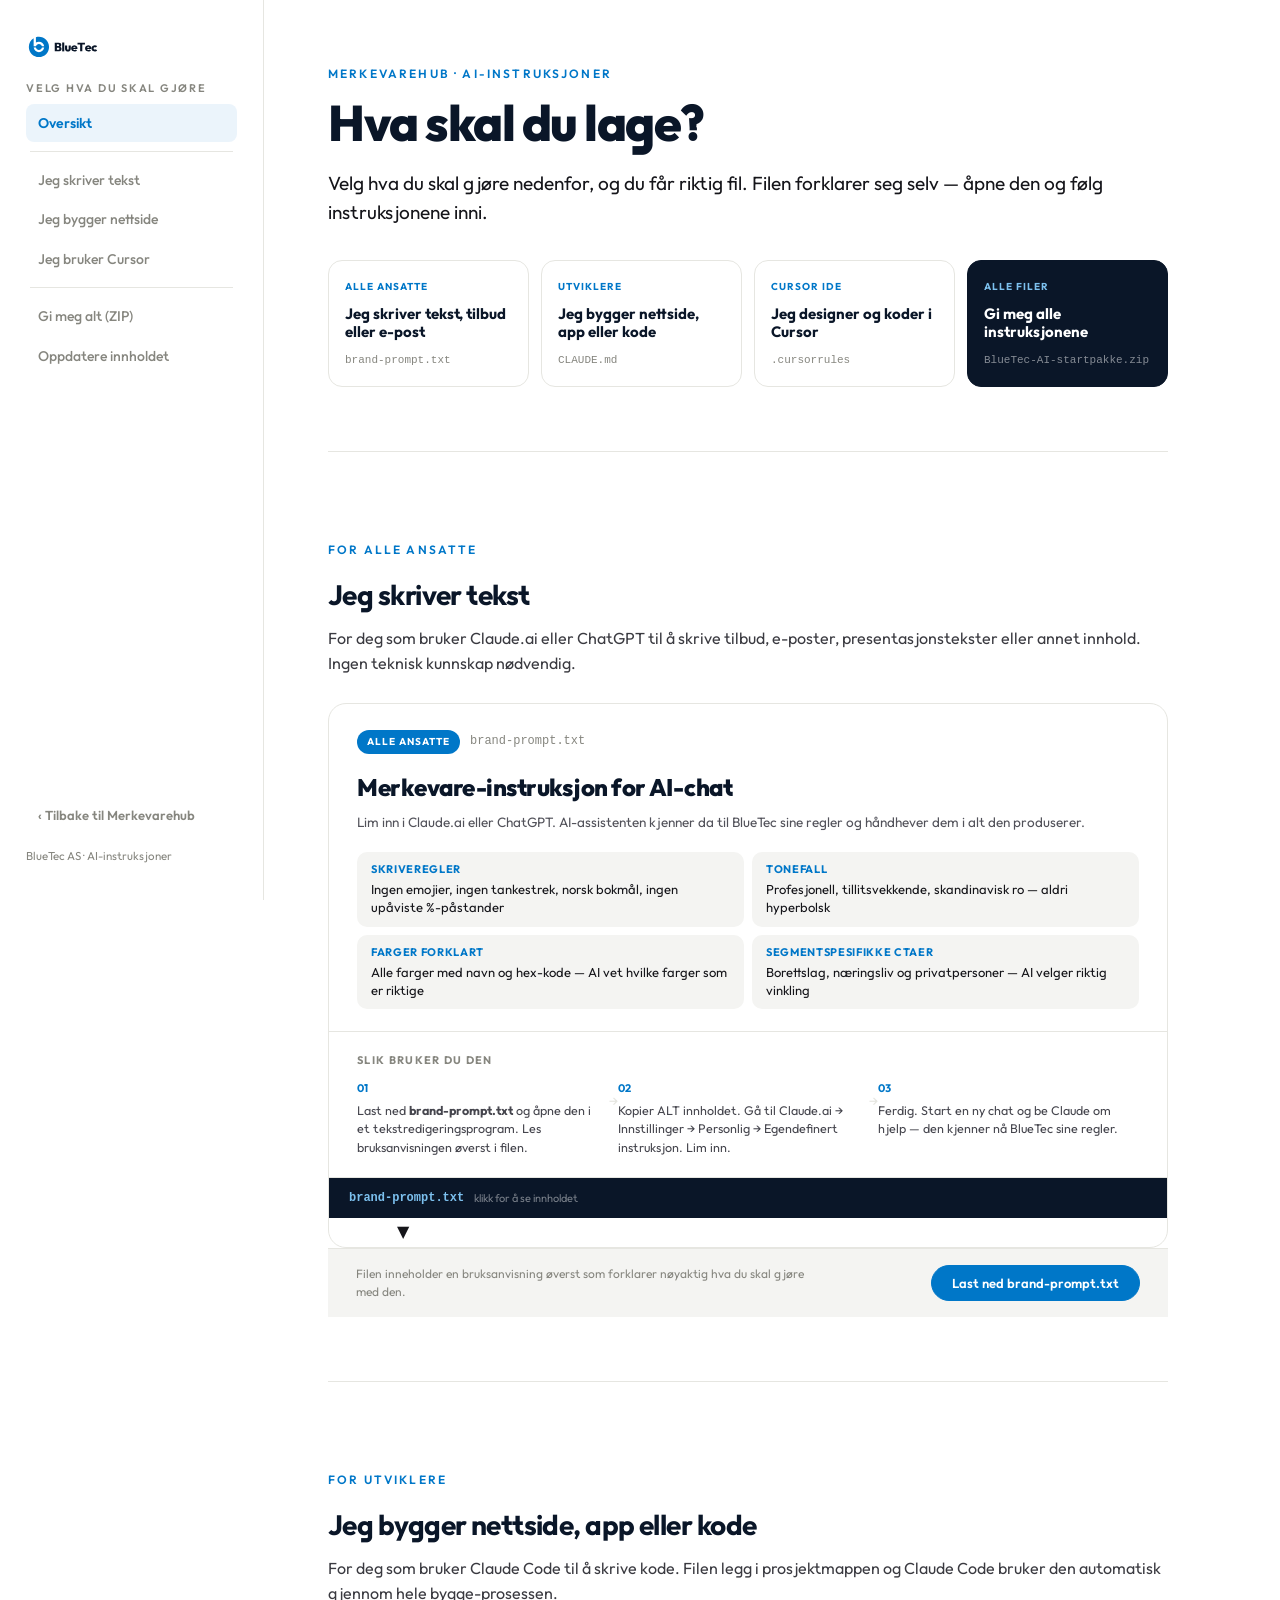
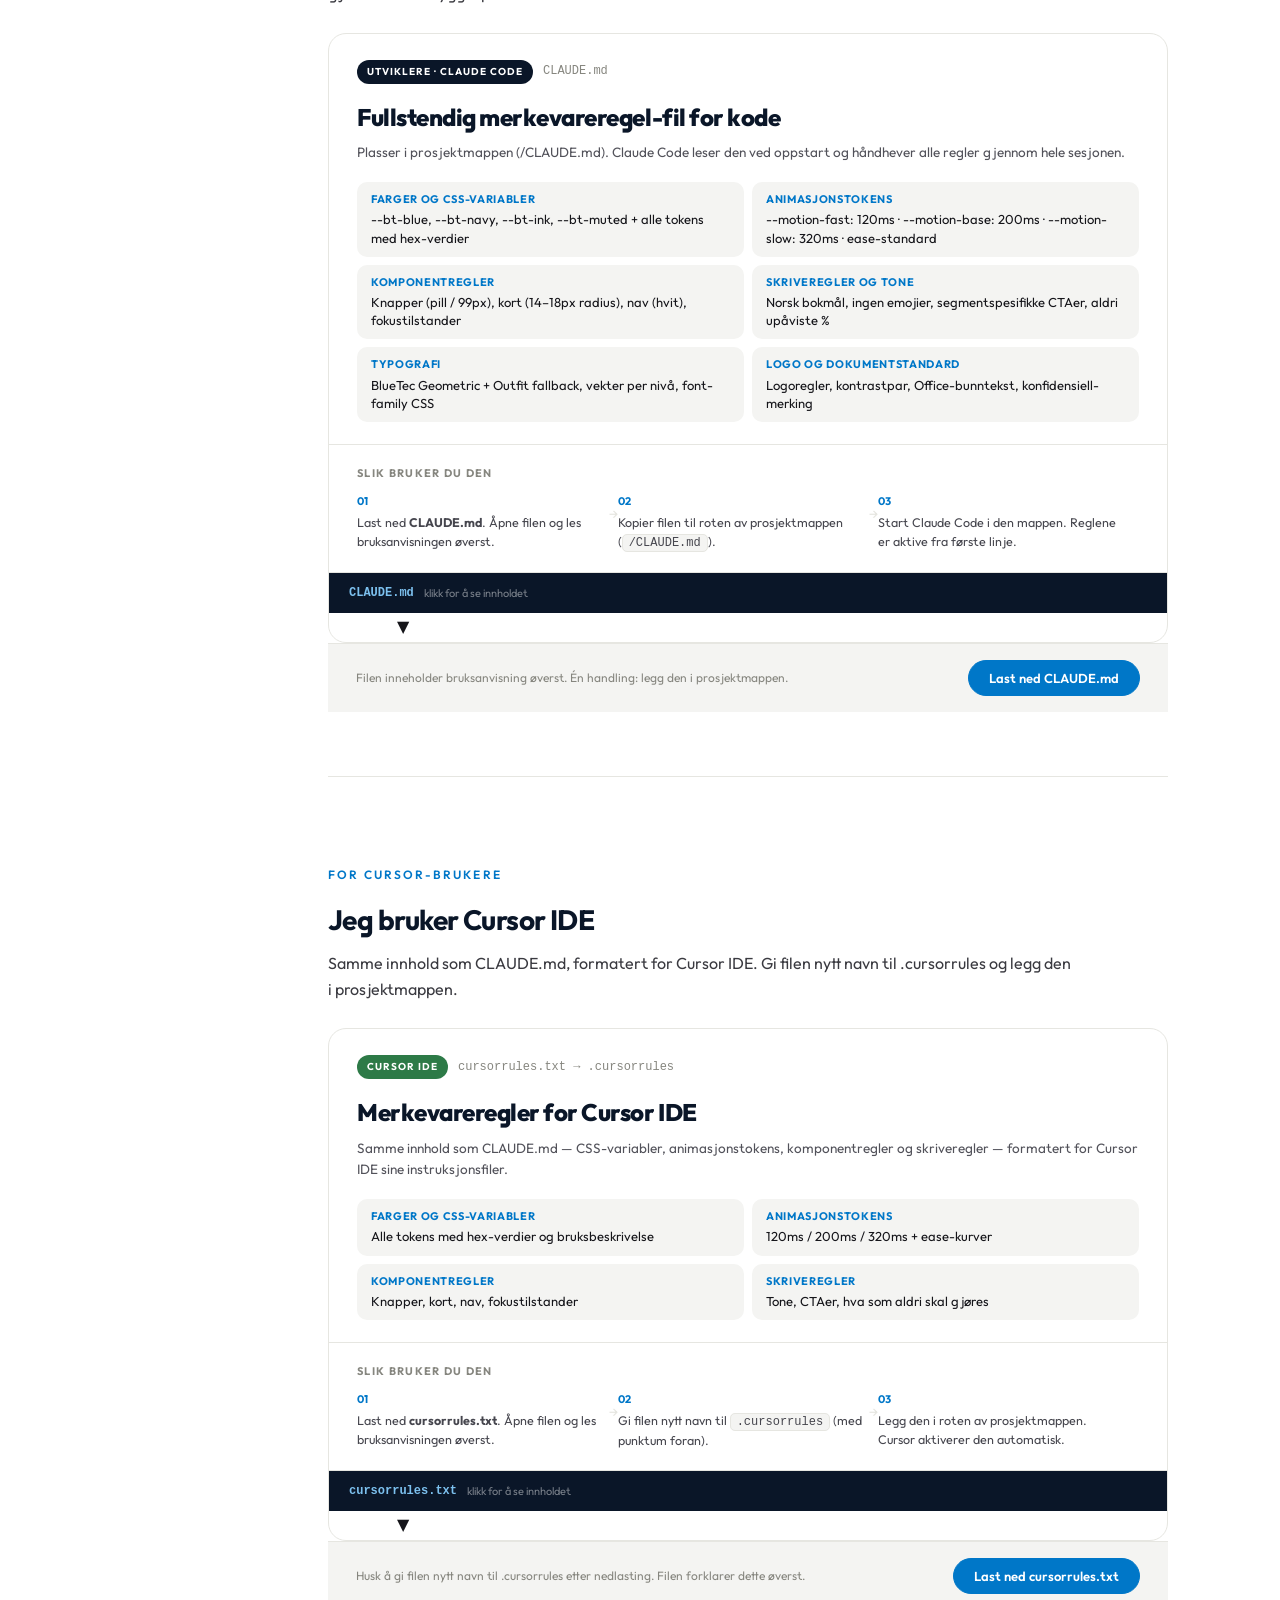
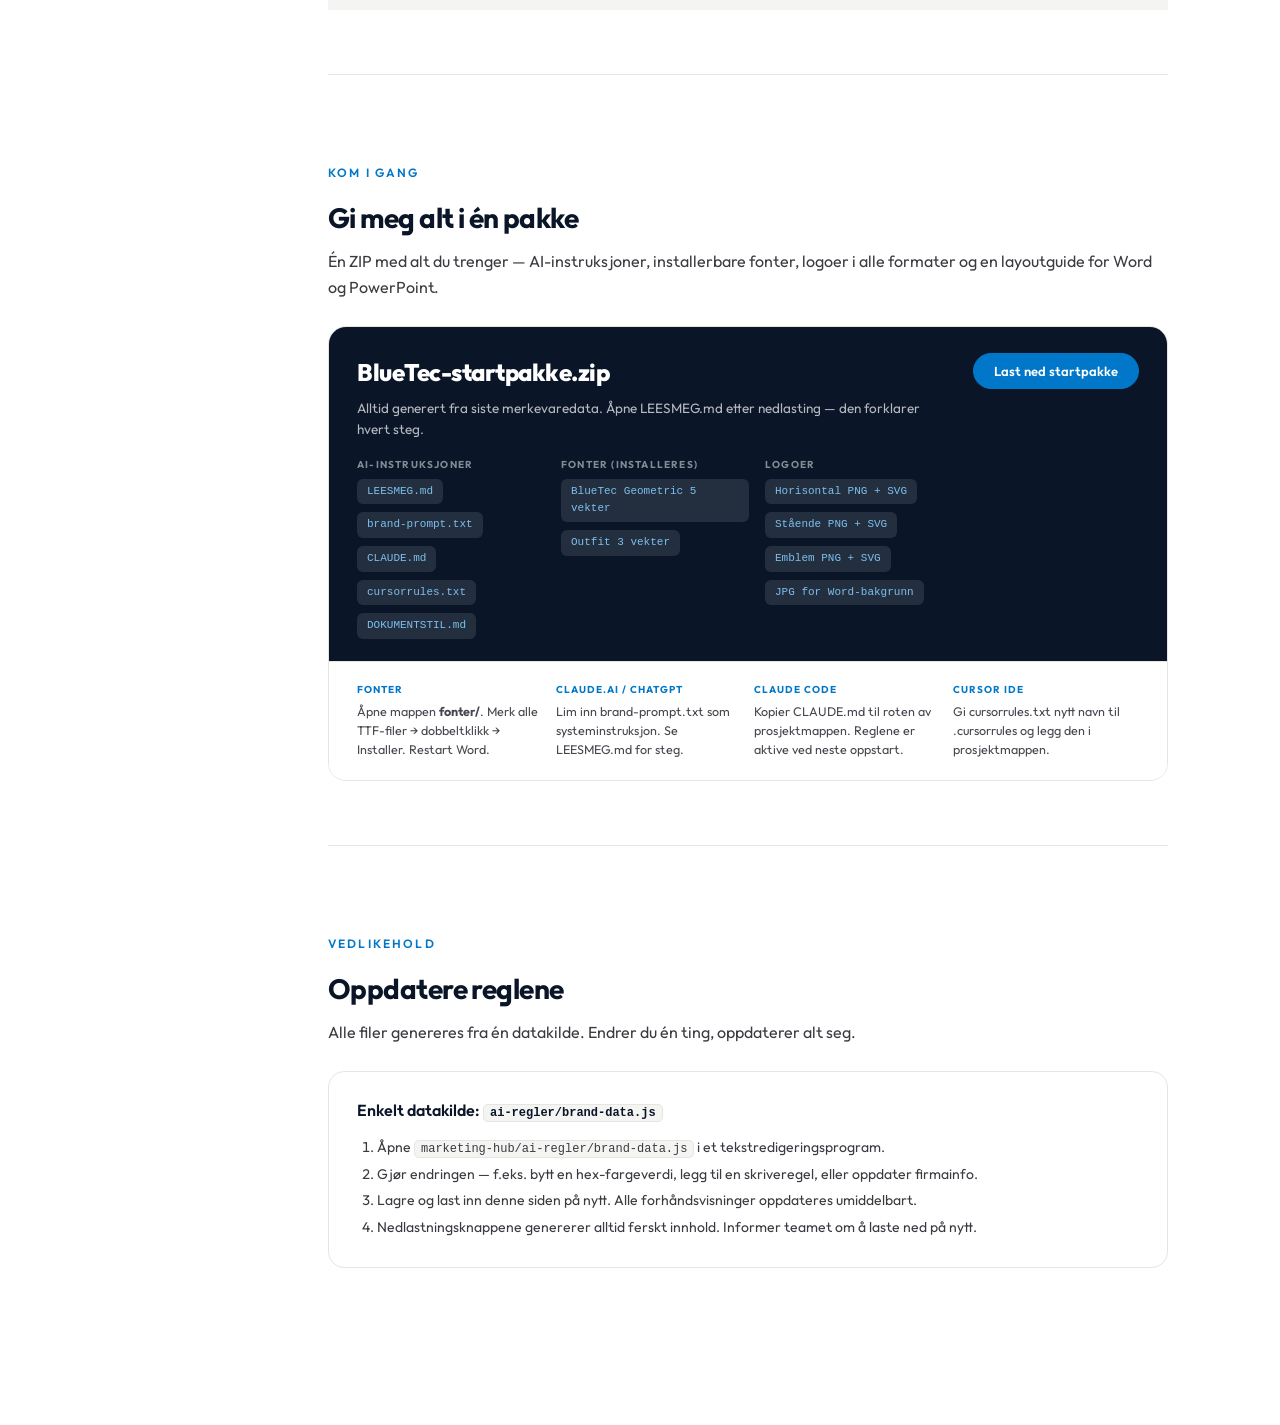
==== ai-regler.html @ 33200b35 "BlueTec Merkevarehub — initial publish Komplett intern merkevarehub med: - Logoer og lockups (PNG, S" ====
<!DOCTYPE html>
<html lang="nb">
<head>
<meta charset="UTF-8">
<meta name="viewport" content="width=device-width, initial-scale=1.0">
<title>BlueTec — AI-instruksjoner</title>
<script src="ai-regler/brand-data.js"></script>
<script src="assets/jszip.min.js"></script>
<style>
  @font-face{font-family:'BlueTec Geometric';font-weight:300;font-style:normal;font-display:swap;src:url('branding-hub-assets/fonts/BlueTecGeometric-Light.woff') format('woff'),url('branding-hub-assets/fonts/BlueTecGeometric-Light.ttf') format('truetype')}
  @font-face{font-family:'BlueTec Geometric';font-weight:400;font-style:normal;font-display:swap;src:url('branding-hub-assets/fonts/BlueTecGeometric-Regular.woff') format('woff'),url('branding-hub-assets/fonts/BlueTecGeometric-Regular.ttf') format('truetype')}
  @font-face{font-family:'BlueTec Geometric';font-weight:500;font-style:normal;font-display:swap;src:url('branding-hub-assets/fonts/BlueTecGeometric-Medium.woff') format('woff'),url('branding-hub-assets/fonts/BlueTecGeometric-Medium.ttf') format('truetype')}
  @font-face{font-family:'BlueTec Geometric';font-weight:600;font-style:normal;font-display:swap;src:url('branding-hub-assets/fonts/BlueTecGeometric-SemiBold.woff') format('woff'),url('branding-hub-assets/fonts/BlueTecGeometric-SemiBold.ttf') format('truetype')}
  @font-face{font-family:'BlueTec Geometric';font-weight:700;font-style:normal;font-display:swap;src:url('branding-hub-assets/fonts/BlueTecGeometric-Bold.woff') format('woff'),url('branding-hub-assets/fonts/BlueTecGeometric-Bold.ttf') format('truetype')}
  @font-face{font-family:'BlueTec Geometric';font-weight:800;font-style:normal;font-display:swap;src:url('branding-hub-assets/fonts/BlueTecGeometric-ExtraBold.woff') format('woff'),url('branding-hub-assets/fonts/BlueTecGeometric-ExtraBold.ttf') format('truetype')}

  :root{
    --blue:#0077C8;--navy:#0A1628;--white:#FFFFFF;
    --ink:#15151A;--muted:#86867F;--hairline:#E6E6E1;--paper:#F4F4F2;
    --ltblue:#EAF4FB;--blue-08:rgba(0,119,200,.08);--blue-16:rgba(0,119,200,.16);
    --motion-fast:120ms;--motion-base:200ms;--motion-slow:320ms;
    --ease-standard:cubic-bezier(.4,0,.2,1);--ease-entrance:cubic-bezier(0,0,.2,1);
    --maxw:840px;--sb:264px;
  }
  *{box-sizing:border-box}
  html{scroll-behavior:smooth}
  body{margin:0;background:var(--white);color:var(--ink);font-family:'BlueTec Geometric',system-ui,sans-serif;font-weight:400;line-height:1.6;-webkit-font-smoothing:antialiased;display:grid;grid-template-columns:var(--sb) 1fr}

  .progress{position:fixed;top:0;left:var(--sb);right:0;height:2px;z-index:50}
  .progress__bar{height:100%;width:0;background:var(--blue);transition:width 80ms linear}

  /* ── Sidebar ── */
  .sidebar{position:sticky;top:0;align-self:start;height:100vh;border-right:1px solid var(--hairline);padding:34px 26px;display:flex;flex-direction:column;gap:20px;background:var(--white)}
  .brand{display:flex;align-items:center;gap:12px;text-decoration:none}
  .brand img{height:26px}
  .sb-label{font-size:11px;letter-spacing:.16em;text-transform:uppercase;color:var(--muted);font-weight:600;margin-bottom:6px}
  nav{display:flex;flex-direction:column;gap:1px}
  nav a{text-decoration:none;color:var(--muted);font-size:14px;font-weight:500;padding:8px 12px;border-radius:8px;transition:color var(--motion-fast) var(--ease-standard),background var(--motion-fast) var(--ease-standard)}
  nav a:hover{color:var(--navy);background:var(--paper)}
  nav a.active{color:var(--blue);background:var(--blue-08);font-weight:600}
  nav a:focus-visible,button:focus-visible,.back-hub:focus-visible{outline:2px solid var(--blue);outline-offset:2px}
  .nav-div{height:1px;background:var(--hairline);margin:8px 4px}
  .back-hub{display:inline-flex;align-items:center;gap:8px;text-decoration:none;color:var(--muted);font-size:13px;font-weight:600;padding:8px 12px;border-radius:8px;transition:color var(--motion-fast) var(--ease-standard),background var(--motion-fast) var(--ease-standard)}
  .back-hub:hover{color:var(--blue);background:var(--blue-08)}
  .sb-foot{margin-top:auto;font-size:11.5px;color:var(--muted);line-height:1.7}

  /* ── Main ── */
  main{padding:0 64px 160px;max-width:calc(var(--maxw) + 128px)}
  section{padding-top:88px;scroll-margin-top:24px}
  section:first-of-type{padding-top:64px}
  .eyebrow{font-size:12px;letter-spacing:.18em;text-transform:uppercase;color:var(--blue);font-weight:600;margin-bottom:14px}
  h1{font-size:50px;font-weight:800;letter-spacing:-.03em;line-height:1.05;margin:0 0 18px;color:var(--navy)}
  h2{font-size:28px;font-weight:700;letter-spacing:-.02em;margin:0 0 6px;color:var(--navy)}
  h3{font-size:16px;font-weight:600;margin:0 0 6px;color:var(--navy)}
  .lead{font-size:19px;line-height:1.55;color:var(--ink);max-width:var(--maxw)}
  p{max-width:var(--maxw);text-wrap:pretty}
  .sec-intro{color:#3a3a40;margin:8px 0 26px;max-width:var(--maxw)}
  .rule{height:1px;background:var(--hairline);border:0;margin:0}

  .reveal{opacity:0;transform:translateY(14px);transition:opacity var(--motion-slow) var(--ease-entrance),transform var(--motion-slow) var(--ease-entrance)}
  .reveal.in{opacity:1;transform:none}
  @media (prefers-reduced-motion:reduce){.reveal{opacity:1;transform:none;transition:none}}

  /* ── Quick picker ── */
  .picker{display:grid;grid-template-columns:repeat(4,1fr);gap:12px;margin-top:32px}
  .pick{display:flex;flex-direction:column;gap:4px;text-decoration:none;border:1.5px solid var(--hairline);border-radius:14px;padding:18px 16px 16px;transition:border-color var(--motion-fast) var(--ease-standard),background var(--motion-fast) var(--ease-standard),transform var(--motion-fast) var(--ease-standard);background:var(--white)}
  .pick:hover{border-color:var(--blue);background:var(--blue-08);transform:translateY(-2px)}
  .pick__tag{font-size:10px;font-weight:700;letter-spacing:.1em;text-transform:uppercase;color:var(--blue);margin-bottom:6px}
  .pick__title{font-size:15px;font-weight:700;color:var(--navy);line-height:1.25}
  .pick__file{font-family:ui-monospace,Menlo,monospace;font-size:11px;color:var(--muted);margin-top:6px}
  .pick.pick--zip{border-color:var(--navy);background:var(--navy)}
  .pick.pick--zip:hover{background:#0d1e38;border-color:#0d1e38}
  .pick.pick--zip .pick__tag{color:#7cc0ee}
  .pick.pick--zip .pick__title{color:#fff}
  .pick.pick--zip .pick__file{color:rgba(255,255,255,.5)}

  /* ── File card ── */
  .file-card{border:1px solid var(--hairline);border-radius:18px;overflow:hidden;margin-top:20px;background:var(--white)}
  .file-card__top{padding:26px 28px 22px}
  .file-card__meta{display:flex;align-items:center;gap:10px;margin-bottom:14px}
  .badge{font-size:10px;font-weight:700;letter-spacing:.1em;text-transform:uppercase;color:#fff;border-radius:99px;padding:4px 10px}
  .badge--all{background:var(--blue)}
  .badge--dev{background:var(--navy)}
  .badge--cursor{background:#2d7a47}
  .file-card__top h2{font-size:24px;font-weight:800;letter-spacing:-.02em;margin:0 0 6px;color:var(--navy)}
  .file-card__top .sub{font-size:13.5px;color:#52525a;margin:0 0 18px}
  .contains{display:grid;grid-template-columns:1fr 1fr;gap:8px;margin-top:12px}
  .contains-item{font-size:13px;color:var(--ink);padding:10px 14px;background:var(--paper);border-radius:10px;line-height:1.4}
  .contains-item strong{display:block;font-size:11px;font-weight:700;letter-spacing:.06em;text-transform:uppercase;color:var(--blue);margin-bottom:3px}

  /* ── How to use steps ── */
  .howto{border-top:1px solid var(--hairline);padding:20px 28px;background:var(--white)}
  .howto-label{font-size:11px;font-weight:700;letter-spacing:.12em;text-transform:uppercase;color:var(--muted);margin-bottom:10px}
  .howto-steps{display:flex;gap:0;counter-reset:step}
  .howto-step{flex:1;position:relative;padding:0 16px 0 0}
  .howto-step:not(:last-child)::after{content:'→';position:absolute;right:0;top:10px;color:var(--hairline);font-size:14px}
  .howto-step .sn{font-size:11px;font-weight:700;color:var(--blue);margin-bottom:3px}
  .howto-step p{font-size:12.5px;color:#46464e;margin:0;line-height:1.5}

  /* ── Code preview ── */
  .preview-wrap{border-top:1px solid var(--hairline)}
  .preview-toggle{display:flex;justify-content:space-between;align-items:center;padding:13px 20px;background:var(--navy);cursor:pointer;border:0;width:100%;font-family:inherit}
  .preview-toggle .t{display:flex;align-items:center;gap:10px;color:#fff;font-size:13px;font-weight:600}
  .preview-toggle .fn{font-family:ui-monospace,Menlo,monospace;font-size:12px;color:#7cc0ee}
  .preview-toggle .dim{font-size:11px;color:rgba(255,255,255,.45);font-weight:400}
  .preview-toggle .arr{font-size:11px;color:rgba(255,255,255,.5);transition:transform var(--motion-fast) var(--ease-standard)}
  .preview-toggle[aria-expanded="true"] .arr{transform:rotate(180deg)}
  .copy-btn{display:inline-flex;align-items:center;gap:7px;font-family:inherit;font-size:12px;font-weight:600;border:1px solid rgba(255,255,255,.22);background:rgba(255,255,255,.06);color:#fff;border-radius:99px;padding:6px 14px;cursor:pointer;transition:background var(--motion-fast) var(--ease-standard)}
  .copy-btn:hover{background:rgba(255,255,255,.16)}
  .preview-controls{display:flex;align-items:center;gap:8px}
  .preview-body{display:none}
  .preview-body.open{display:block}
  pre.code{margin:0;padding:20px 26px;background:#0d1b30;color:#d4dee9;font-family:ui-monospace,SFMono-Regular,Menlo,monospace;font-size:12px;line-height:1.75;white-space:pre-wrap;overflow-wrap:anywhere;max-height:420px;overflow:auto}
  pre.code.loading{color:#4a6070;font-style:italic}

  /* ── Footer row ── */
  .file-card__foot{display:flex;flex-wrap:wrap;gap:14px;align-items:center;justify-content:space-between;padding:16px 28px;background:var(--paper);border-top:1px solid var(--hairline)}
  .usage{font-size:12px;color:var(--muted);max-width:460px;line-height:1.5}
  .btn{display:inline-flex;align-items:center;gap:8px;font-family:inherit;font-size:13px;font-weight:600;border-radius:99px;padding:9px 20px;cursor:pointer;text-decoration:none;border:1px solid var(--hairline);background:var(--white);color:var(--navy);transition:border-color var(--motion-fast) var(--ease-standard),background var(--motion-fast) var(--ease-standard),transform var(--motion-fast) var(--ease-standard)}
  .btn:hover{border-color:var(--blue);color:var(--blue)}
  .btn:active{transform:scale(.98)}
  .btn--primary{background:var(--blue);color:#fff;border-color:var(--blue)}
  .btn--primary:hover{background:#0069b0;color:#fff;border-color:#0069b0}

  /* ── ZIP card ── */
  .zip-card{border:1px solid var(--hairline);border-radius:18px;overflow:hidden;margin-top:20px}
  .zip-card__top{padding:26px 28px 22px;display:flex;justify-content:space-between;align-items:flex-start;gap:20px;background:var(--navy)}
  .zip-card__top h2{font-size:24px;font-weight:800;letter-spacing:-.02em;margin:0 0 6px;color:#fff}
  .zip-card__top .sub{font-size:13.5px;color:rgba(255,255,255,.7);margin:0}
  .zip-files{display:flex;flex-wrap:wrap;gap:8px;margin-top:16px}
  .zip-file{font-family:ui-monospace,Menlo,monospace;font-size:11px;background:rgba(255,255,255,.1);color:#7cc0ee;border-radius:6px;padding:4px 10px}
  .zip-card__foot{display:flex;flex-wrap:wrap;gap:16px;align-items:center;justify-content:space-between;padding:16px 28px;background:var(--paper);border-top:1px solid var(--hairline)}
  .zip-steps{display:grid;grid-template-columns:repeat(3,1fr);gap:12px;padding:20px 28px;background:var(--white);border-top:1px solid var(--hairline)}
  .zip-categories{display:grid;grid-template-columns:repeat(3,1fr);gap:16px;margin-top:16px}
  .zip-cat__label{font-size:10px;font-weight:700;letter-spacing:.12em;text-transform:uppercase;color:rgba(255,255,255,.5);margin-bottom:6px}
  .zip-cat .zip-files{margin-top:4px}
  .zip-step .zsl{font-size:10px;font-weight:700;letter-spacing:.1em;text-transform:uppercase;color:var(--blue);margin-bottom:4px}
  .zip-step p{font-size:12.5px;color:#46464e;margin:0;line-height:1.55}

  /* ── Update box ── */
  .update-box{border:1px solid var(--hairline);border-radius:16px;padding:26px 28px;margin-top:20px}
  .update-box h3{margin:0 0 10px}
  .update-box ol{padding-left:20px;margin:10px 0 0;color:#3a3a40;font-size:14px;line-height:1.9}
  code{font-family:ui-monospace,Menlo,monospace;font-size:12px;background:var(--paper);border:1px solid var(--hairline);border-radius:5px;padding:1px 6px}

  /* ── Toast ── */
  .toast{position:fixed;bottom:30px;left:50%;transform:translateX(-50%) translateY(20px);background:var(--navy);color:#fff;font-size:13.5px;font-weight:600;padding:12px 22px;border-radius:99px;opacity:0;pointer-events:none;transition:opacity var(--motion-base),transform var(--motion-base);z-index:99}
  .toast.show{opacity:1;transform:translateX(-50%) translateY(0)}

  @media (max-width:1100px){.picker{grid-template-columns:1fr 1fr}.contains{grid-template-columns:1fr}}
  @media (max-width:1080px){body{grid-template-columns:1fr}.sidebar{display:none}main{padding:0 28px 120px}.progress{left:0}}
</style>
</head>
<body>

<div class="progress"><div class="progress__bar" id="bar"></div></div>

<!-- ── Sidebar ── -->
<aside class="sidebar">
  <a class="brand" href="index.html"><img src="branding-hub-assets/logo/lockup/svg/bluetec-lockup-horizontal-on-light.svg" alt="BlueTec"></a>
  <div>
    <div class="sb-label">Velg hva du skal gjøre</div>
    <nav id="nav">
      <a href="#intro" class="active">Oversikt</a>
      <div class="nav-div"></div>
      <a href="#prompt">Jeg skriver tekst</a>
      <a href="#claudemd">Jeg bygger nettside</a>
      <a href="#cursor">Jeg bruker Cursor</a>
      <div class="nav-div"></div>
      <a href="#startpakke">Gi meg alt (ZIP)</a>
      <a href="#oppdater">Oppdatere innholdet</a>
    </nav>
  </div>
  <div class="sb-foot">
    <a class="back-hub" href="index.html">&#8249; Tilbake til Merkevarehub</a>
    <div style="margin-top:12px">BlueTec AS · AI-instruksjoner</div>
  </div>
</aside>

<!-- ── Main ── -->
<main>

  <!-- ──────────── HERO ──────────── -->
  <section id="intro">
    <div class="eyebrow">Merkevarehub · AI-instruksjoner</div>
    <h1>Hva skal du lage?</h1>
    <p class="lead">Velg hva du skal gjøre nedenfor, og du får riktig fil. Filen forklarer seg selv — åpne den og følg instruksjonene inni.</p>

    <div class="picker">

      <a class="pick" href="#prompt">
        <div class="pick__tag">Alle ansatte</div>
        <div class="pick__title">Jeg skriver tekst, tilbud eller e-post</div>
        <div class="pick__file">brand-prompt.txt</div>
      </a>

      <a class="pick" href="#claudemd">
        <div class="pick__tag">Utviklere</div>
        <div class="pick__title">Jeg bygger nettside, app eller kode</div>
        <div class="pick__file">CLAUDE.md</div>
      </a>

      <a class="pick" href="#cursor">
        <div class="pick__tag">Cursor IDE</div>
        <div class="pick__title">Jeg designer og koder i Cursor</div>
        <div class="pick__file">.cursorrules</div>
      </a>

      <a class="pick pick--zip" href="#startpakke">
        <div class="pick__tag">Alle filer</div>
        <div class="pick__title">Gi meg alle instruksjonene</div>
        <div class="pick__file">BlueTec-AI-startpakke.zip</div>
      </a>

    </div>
  </section>

  <hr class="rule" style="margin-top:64px">

  <!-- ──────────── BRAND PROMPT ──────────── -->
  <section id="prompt">
    <div class="eyebrow">For alle ansatte</div>
    <h2>Jeg skriver tekst</h2>
    <p class="sec-intro">For deg som bruker Claude.ai eller ChatGPT til å skrive tilbud, e-poster, presentasjonstekster eller annet innhold. Ingen teknisk kunnskap nødvendig.</p>

    <div class="file-card reveal">
      <div class="file-card__top">
        <div class="file-card__meta">
          <span class="badge badge--all">Alle ansatte</span>
          <span style="font-family:ui-monospace,Menlo,monospace;font-size:12px;color:var(--muted)">brand-prompt.txt</span>
        </div>
        <h2>Merkevare-instruksjon for AI-chat</h2>
        <p class="sub">Lim inn i Claude.ai eller ChatGPT. AI-assistenten kjenner da til BlueTec sine regler og håndhever dem i alt den produserer.</p>

        <div class="contains">
          <div class="contains-item">
            <strong>Skriveregler</strong>
            Ingen emojier, ingen tankestrek, norsk bokmål, ingen upåviste %-påstander
          </div>
          <div class="contains-item">
            <strong>Tonefall</strong>
            Profesjonell, tillitsvekkende, skandinavisk ro — aldri hyperbolsk
          </div>
          <div class="contains-item">
            <strong>Farger forklart</strong>
            Alle farger med navn og hex-kode — AI vet hvilke farger som er riktige
          </div>
          <div class="contains-item">
            <strong>Segmentspesifikke CTAer</strong>
            Borettslag, næringsliv og privatpersoner — AI velger riktig vinkling
          </div>
        </div>
      </div>

      <div class="howto">
        <div class="howto-label">Slik bruker du den</div>
        <div class="howto-steps">
          <div class="howto-step">
            <div class="sn">01</div>
            <p>Last ned <strong>brand-prompt.txt</strong> og åpne den i et tekstredigeringsprogram. Les bruksanvisningen øverst i filen.</p>
          </div>
          <div class="howto-step">
            <div class="sn">02</div>
            <p>Kopier ALT innholdet. Gå til Claude.ai → Innstillinger → Personlig → Egendefinert instruksjon. Lim inn.</p>
          </div>
          <div class="howto-step">
            <div class="sn">03</div>
            <p>Ferdig. Start en ny chat og be Claude om hjelp — den kjenner nå BlueTec sine regler.</p>
          </div>
        </div>
      </div>

      <div class="preview-wrap">
        <button class="preview-toggle" id="toggle-prompt" aria-expanded="false">
          <div class="t">
            <span class="fn">brand-prompt.txt</span>
            <span class="dim">klikk for å se innholdet</span>
          </div>
          <div class="preview-controls">
            <button class="copy-btn" id="copy-prompt" onclick="event.stopPropagation()">Kopier</button>
            <span class="arr">&#9660;</span>
          </div>
        </button>
        <div class="preview-body" id="body-prompt">
          <pre class="code loading" id="pre-prompt">Genererer innhold…</pre>
        </div>
      </div>

      <div class="file-card__foot">
        <span class="usage">Filen inneholder en bruksanvisning øverst som forklarer nøyaktig hva du skal gjøre med den.</span>
        <button class="btn btn--primary" id="dl-prompt">Last ned brand-prompt.txt</button>
      </div>
    </div>
  </section>

  <hr class="rule" style="margin-top:64px">

  <!-- ──────────── CLAUDE.MD ──────────── -->
  <section id="claudemd">
    <div class="eyebrow">For utviklere</div>
    <h2>Jeg bygger nettside, app eller kode</h2>
    <p class="sec-intro">For deg som bruker Claude Code til å skrive kode. Filen legg i prosjektmappen og Claude Code bruker den automatisk gjennom hele bygge-prosessen.</p>

    <div class="file-card reveal">
      <div class="file-card__top">
        <div class="file-card__meta">
          <span class="badge badge--dev">Utviklere · Claude Code</span>
          <span style="font-family:ui-monospace,Menlo,monospace;font-size:12px;color:var(--muted)">CLAUDE.md</span>
        </div>
        <h2>Fullstendig merkevareregel-fil for kode</h2>
        <p class="sub">Plasser i prosjektmappen (/CLAUDE.md). Claude Code leser den ved oppstart og håndhever alle regler gjennom hele sesjonen.</p>

        <div class="contains">
          <div class="contains-item">
            <strong>Farger og CSS-variabler</strong>
            --bt-blue, --bt-navy, --bt-ink, --bt-muted + alle tokens med hex-verdier
          </div>
          <div class="contains-item">
            <strong>Animasjonstokens</strong>
            --motion-fast: 120ms · --motion-base: 200ms · --motion-slow: 320ms · ease-standard
          </div>
          <div class="contains-item">
            <strong>Komponentregler</strong>
            Knapper (pill / 99px), kort (14–18px radius), nav (hvit), fokustilstander
          </div>
          <div class="contains-item">
            <strong>Skriveregler og tone</strong>
            Norsk bokmål, ingen emojier, segmentspesifikke CTAer, aldri upåviste %
          </div>
          <div class="contains-item">
            <strong>Typografi</strong>
            BlueTec Geometric + Outfit fallback, vekter per nivå, font-family CSS
          </div>
          <div class="contains-item">
            <strong>Logo og dokumentstandard</strong>
            Logoregler, kontrastpar, Office-bunntekst, konfidensiell-merking
          </div>
        </div>
      </div>

      <div class="howto">
        <div class="howto-label">Slik bruker du den</div>
        <div class="howto-steps">
          <div class="howto-step">
            <div class="sn">01</div>
            <p>Last ned <strong>CLAUDE.md</strong>. Åpne filen og les bruksanvisningen øverst.</p>
          </div>
          <div class="howto-step">
            <div class="sn">02</div>
            <p>Kopier filen til roten av prosjektmappen (<code>/CLAUDE.md</code>).</p>
          </div>
          <div class="howto-step">
            <div class="sn">03</div>
            <p>Start Claude Code i den mappen. Reglene er aktive fra første linje.</p>
          </div>
        </div>
      </div>

      <div class="preview-wrap">
        <button class="preview-toggle" id="toggle-claudemd" aria-expanded="false">
          <div class="t">
            <span class="fn">CLAUDE.md</span>
            <span class="dim">klikk for å se innholdet</span>
          </div>
          <div class="preview-controls">
            <button class="copy-btn" id="copy-claudemd" onclick="event.stopPropagation()">Kopier</button>
            <span class="arr">&#9660;</span>
          </div>
        </button>
        <div class="preview-body" id="body-claudemd">
          <pre class="code loading" id="pre-claudemd">Genererer innhold…</pre>
        </div>
      </div>

      <div class="file-card__foot">
        <span class="usage">Filen inneholder bruksanvisning øverst. Én handling: legg den i prosjektmappen.</span>
        <button class="btn btn--primary" id="dl-claudemd">Last ned CLAUDE.md</button>
      </div>
    </div>
  </section>

  <hr class="rule" style="margin-top:64px">

  <!-- ──────────── CURSOR ──────────── -->
  <section id="cursor">
    <div class="eyebrow">For Cursor-brukere</div>
    <h2>Jeg bruker Cursor IDE</h2>
    <p class="sec-intro">Samme innhold som CLAUDE.md, formatert for Cursor IDE. Gi filen nytt navn til .cursorrules og legg den i prosjektmappen.</p>

    <div class="file-card reveal">
      <div class="file-card__top">
        <div class="file-card__meta">
          <span class="badge badge--cursor">Cursor IDE</span>
          <span style="font-family:ui-monospace,Menlo,monospace;font-size:12px;color:var(--muted)">cursorrules.txt → .cursorrules</span>
        </div>
        <h2>Merkevareregler for Cursor IDE</h2>
        <p class="sub">Samme innhold som CLAUDE.md — CSS-variabler, animasjonstokens, komponentregler og skriveregler — formatert for Cursor IDE sine instruksjonsfiler.</p>

        <div class="contains">
          <div class="contains-item">
            <strong>Farger og CSS-variabler</strong>
            Alle tokens med hex-verdier og bruksbeskrivelse
          </div>
          <div class="contains-item">
            <strong>Animasjonstokens</strong>
            120ms / 200ms / 320ms + ease-kurver
          </div>
          <div class="contains-item">
            <strong>Komponentregler</strong>
            Knapper, kort, nav, fokustilstander
          </div>
          <div class="contains-item">
            <strong>Skriveregler</strong>
            Tone, CTAer, hva som aldri skal gjøres
          </div>
        </div>
      </div>

      <div class="howto">
        <div class="howto-label">Slik bruker du den</div>
        <div class="howto-steps">
          <div class="howto-step">
            <div class="sn">01</div>
            <p>Last ned <strong>cursorrules.txt</strong>. Åpne filen og les bruksanvisningen øverst.</p>
          </div>
          <div class="howto-step">
            <div class="sn">02</div>
            <p>Gi filen nytt navn til <code>.cursorrules</code> (med punktum foran).</p>
          </div>
          <div class="howto-step">
            <div class="sn">03</div>
            <p>Legg den i roten av prosjektmappen. Cursor aktiverer den automatisk.</p>
          </div>
        </div>
      </div>

      <div class="preview-wrap">
        <button class="preview-toggle" id="toggle-cursor" aria-expanded="false">
          <div class="t">
            <span class="fn">cursorrules.txt</span>
            <span class="dim">klikk for å se innholdet</span>
          </div>
          <div class="preview-controls">
            <button class="copy-btn" id="copy-cursor" onclick="event.stopPropagation()">Kopier</button>
            <span class="arr">&#9660;</span>
          </div>
        </button>
        <div class="preview-body" id="body-cursor">
          <pre class="code loading" id="pre-cursor">Genererer innhold…</pre>
        </div>
      </div>

      <div class="file-card__foot">
        <span class="usage">Husk å gi filen nytt navn til .cursorrules etter nedlasting. Filen forklarer dette øverst.</span>
        <button class="btn btn--primary" id="dl-cursor">Last ned cursorrules.txt</button>
      </div>
    </div>
  </section>

  <hr class="rule" style="margin-top:64px">

  <!-- ──────────── STARTPAKKE ──────────── -->
  <section id="startpakke">
    <div class="eyebrow">Kom i gang</div>
    <h2>Gi meg alt i én pakke</h2>
    <p class="sec-intro">Én ZIP med alt du trenger — AI-instruksjoner, installerbare fonter, logoer i alle formater og en layoutguide for Word og PowerPoint.</p>

    <div class="zip-card reveal">
      <div class="zip-card__top">
        <div>
          <h2>BlueTec-startpakke.zip</h2>
          <p class="sub">Alltid generert fra siste merkevaredata. Åpne LEESMEG.md etter nedlasting — den forklarer hvert steg.</p>
          <div class="zip-categories">
            <div class="zip-cat">
              <div class="zip-cat__label">AI-instruksjoner</div>
              <div class="zip-files">
                <span class="zip-file">LEESMEG.md</span>
                <span class="zip-file">brand-prompt.txt</span>
                <span class="zip-file">CLAUDE.md</span>
                <span class="zip-file">cursorrules.txt</span>
                <span class="zip-file">DOKUMENTSTIL.md</span>
              </div>
            </div>
            <div class="zip-cat">
              <div class="zip-cat__label">Fonter (installeres)</div>
              <div class="zip-files">
                <span class="zip-file">BlueTec Geometric 5 vekter</span>
                <span class="zip-file">Outfit 3 vekter</span>
              </div>
            </div>
            <div class="zip-cat">
              <div class="zip-cat__label">Logoer</div>
              <div class="zip-files">
                <span class="zip-file">Horisontal PNG + SVG</span>
                <span class="zip-file">Stående PNG + SVG</span>
                <span class="zip-file">Emblem PNG + SVG</span>
                <span class="zip-file">JPG for Word-bakgrunn</span>
              </div>
            </div>
          </div>
        </div>
        <button class="btn btn--primary" id="dl-zip" style="white-space:nowrap;flex:none;align-self:flex-start">Last ned startpakke</button>
      </div>

      <div class="zip-steps" style="grid-template-columns:repeat(4,1fr)">
        <div class="zip-step">
          <div class="zsl">Fonter</div>
          <p>Åpne mappen <strong>fonter/</strong>. Merk alle TTF-filer → dobbeltklikk → Installer. Restart Word.</p>
        </div>
        <div class="zip-step">
          <div class="zsl">Claude.ai / ChatGPT</div>
          <p>Lim inn brand-prompt.txt som systeminstruksjon. Se LEESMEG.md for steg.</p>
        </div>
        <div class="zip-step">
          <div class="zsl">Claude Code</div>
          <p>Kopier CLAUDE.md til roten av prosjektmappen. Reglene er aktive ved neste oppstart.</p>
        </div>
        <div class="zip-step">
          <div class="zsl">Cursor IDE</div>
          <p>Gi cursorrules.txt nytt navn til .cursorrules og legg den i prosjektmappen.</p>
        </div>
      </div>
    </div>
  </section>

  <hr class="rule" style="margin-top:64px">

  <!-- ──────────── OPPDATER ──────────── -->
  <section id="oppdater">
    <div class="eyebrow">Vedlikehold</div>
    <h2>Oppdatere reglene</h2>
    <p class="sec-intro">Alle filer genereres fra én datakilde. Endrer du én ting, oppdaterer alt seg.</p>

    <div class="update-box reveal">
      <h3>Enkelt datakilde: <code>ai-regler/brand-data.js</code></h3>
      <ol>
        <li>Åpne <code>marketing-hub/ai-regler/brand-data.js</code> i et tekstredigeringsprogram.</li>
        <li>Gjør endringen — f.eks. bytt en hex-fargeverdi, legg til en skriveregel, eller oppdater firmainfo.</li>
        <li>Lagre og last inn denne siden på nytt. Alle forhåndsvisninger oppdateres umiddelbart.</li>
        <li>Nedlastningsknappene genererer alltid ferskt innhold. Informer teamet om å laste ned på nytt.</li>
      </ol>
    </div>
  </section>

</main>

<div class="toast" id="toast"></div>

<script>
// ── Preamble builders ──────────────────────────────────────────────────────────

function preambleCLAUDEMD(b) {
  return '<!--\n'
    +'  BLUETEC BRAND RULES — CLAUDE.md\n'
    +'  ────────────────────────────────\n'
    +'  HVA ER DETTE?\n'
    +'  Instruksjonsfil for Claude Code. Legg filen i roten av prosjektmappen.\n'
    +'  Claude Code leser den automatisk ved oppstart og hjandhever alle regler.\n\n'
    +'  HVA GJOER DEN?\n'
    +'  Claude kjenner da til BlueTecs farger, CSS-variabler, animasjonstokens,\n'
    +'  komponentkonvensjoner, skriveregler, tonefall og logoregler.\n\n'
    +'  SLIK BRUKER DU DEN:\n'
    +'  1. Kopier denne filen til /CLAUDE.md i prosjektmappen\n'
    +'  2. Start Claude Code — reglene er aktive\n\n'
    +'  VIKTIG: '+b.protection+'\n\n'
    +'  Siste versjon: Merkevarehub → AI-instruksjoner\n'
    +'-->\n\n';
}

function preambleBrandPrompt(b) {
  return '╔════════════════════════════════════════════════════════════════╗\n'
    +'  BLUETEC — MERKEVARE-INSTRUKSJON FOR AI-CHAT\n'
    +'  brand-prompt.txt\n'
    +'  ─────────────────────────────────────────────\n'
    +'  HVA ER DETTE?\n'
    +'  En systeminstruksjon for Claude.ai og ChatGPT.\n\n'
    +'  SLIK BRUKER DU DEN:\n'
    +'  Claude.ai → Innstillinger → Personlig → Egendefinert instruksjon\n'
    +'             → kopier alt under skillelinjen og lim inn\n'
    +'  ChatGPT   → Klikk profil → Tilpass ChatGPT → Instruksjoner\n'
    +'             → kopier alt under skillelinjen og lim inn\n\n'
    +'  INNEHOLDER:\n'
    +'  Skriveregler · Tone · Farger · Segmentspesifikke CTAer\n\n'
    +'  VIKTIG: '+b.protection+'\n\n'
    +'  Siste versjon: Merkevarehub → AI-instruksjoner\n'
    +'╚════════════════════════════════════════════════════════════════╝\n\n'
    +'━━━━━━━━━━━━━━ INSTRUKSJONENE BEGYNNER HER ━━━━━━━━━━━━━━\n\n';
}

function preambleCursorRules(b) {
  return '# ════════════════════════════════════════════════════════════\n'
    +'# BLUETEC BRAND RULES — .cursorrules\n'
    +'# ────────────────────────────────────────────────────────────\n'
    +'# HVA ER DETTE?\n'
    +'# Instruksjonsfil for Cursor IDE.\n\n'
    +'# SLIK BRUKER DU DEN:\n'
    +'# 1. Gi filen nytt navn til .cursorrules (med punktum foran)\n'
    +'# 2. Legg den i roten av prosjektmappen\n'
    +'# 3. Cursor aktiverer den automatisk\n\n'
    +'# INNEHOLDER:\n'
    +'# CSS-variabler · Animasjonstokens · Komponentregler · Skriveregler\n\n'
    +'# VIKTIG: '+b.protection+'\n\n'
    +'# Siste versjon: Merkevarehub → AI-instruksjoner\n'
    +'# ════════════════════════════════════════════════════════════\n\n';
}

// ── Brand templates ────────────────────────────────────────────────────────────

function buildCLAUDEMD(b) {
  var F = '```';
  var blue = b.colors.find(function(c){return c.name==='Blue'});
  var navy = b.colors.find(function(c){return c.name==='Navy'});
  var colorHeader = '| Name | Hex | Use |\n|------|-----|-----|';
  var colorRows = b.colors.map(function(c){ return '| '+c.name+' | `'+c.hex+'` | '+c.use+' |'; }).join('\n');
  var cssVars = b.colors.map(function(c){ return '  '+c.cssVar+': '+c.hex+';'; }).join('\n');
  var contrastList = b.contrastRules.map(function(r){ return '- '+r.bg+' → `'+r.text+'`'; }).join('\n');
  var writingList = b.writingRules.map(function(r){ return '- '+r; }).join('\n');
  var ctaHeader = '| Segment | Focus |\n|---------|-------|';
  var ctaRows = b.ctaSegments.map(function(s){ return '| '+s.segment+' | '+s.focus+' |'; }).join('\n');
  var neverList = b.neverDo.map(function(r){ return '- '+r; }).join('\n');
  return preambleCLAUDEMD(b)
    +'# BlueTec — Brand Rules for Claude Code\n\n'
    +'These instructions apply to all BlueTec AS projects.\n\n'
    +'---\n\n'
    +'## Company\n\n'
    +'BlueTec AS delivers solar energy solutions to housing cooperatives (borettslag), commercial buildings, and private homes in Norway.\n\n'
    +'**Tone:** Professional, trustworthy, Scandinavian calm. Never hyperbolic.\n'
    +'**Language:** Norwegian bokmål for all customer-facing copy.\n'
    +'**Website:** '+b.company.website+'\n'
    +'**Address:** '+b.company.address+'\n'
    +'**Org.nr.:** '+b.company.orgNr+'\n'
    +'**Contact:** '+b.company.email+' · '+b.company.phone+'\n\n'
    +'---\n\n'
    +'## Colors\n\n'
    +'Use exact hex values. Never approximate. Never use colors outside this palette.\n\n'
    +colorHeader+'\n'+colorRows+'\n\n'
    +'Never use: red, orange, yellow, neon, or green. Retired: `'+b.colorRetired+'` — do not use.\n\n'
    +'### CSS custom properties\n\n'
    +F+'css\n:root {\n'+cssVars+'\n}\n'+F+'\n\n'
    +'### Contrast rules (non-negotiable)\n\n'
    +contrastList+'\n\n'
    +'---\n\n'
    +'## Typography\n\n'
    +'**Primary:** '+b.fonts.primary+' ('+b.fonts.headingWeights+' headings, '+b.fonts.bodyWeight+' body)\n'
    +'**Fallback:** '+b.fonts.fallbackHeading+' for headings, '+b.fonts.fallbackBody+' for body\n\n'
    +F+'css\nfont-family: \''+b.fonts.primary+'\', \''+b.fonts.fallbackBody+'\', system-ui, sans-serif;\n'+F+'\n\n'
    +'Never: Thin/ExtraLight/Light for headings. Never Times New Roman, Calibri, Arial, or Comic Sans as primary.\n\n'
    +'---\n\n'
    +'## Motion and animation\n\n'
    +F+'css\n:root {\n'
    +'  --motion-fast:    '+b.motion.fast+';\n'
    +'  --motion-base:    '+b.motion.base+';\n'
    +'  --motion-slow:    '+b.motion.slow+';\n'
    +'  --ease-standard:  '+b.motion.easeStandard+';\n'
    +'  --ease-entrance:  '+b.motion.easeEntrance+';\n'
    +'}\n'+F+'\n\n'
    +'- Always include `@media (prefers-reduced-motion: reduce)` overrides\n'
    +'- No bounce easing\n'
    +'- Focus states on every interactive element: `outline: 2px solid var(--bt-blue); outline-offset: 2px`\n\n'
    +'---\n\n'
    +'## UI and component conventions\n\n'
    +'- **Buttons:** `border-radius: 99px` (pill)\n'
    +'- **Cards:** `border-radius: 14px–18px`, `border: 1px solid var(--bt-hairline)`\n'
    +'- **Navigation:** white background, never dark nav unless specifically requested\n'
    +'- **Sections:** alternate `var(--bt-paper)` / white; dark accent sections use `var(--bt-navy)`\n\n'
    +'---\n\n'
    +'## Writing rules\n\n'
    +writingList+'\n\n'
    +'### Segment-specific CTAs\n\n'
    +ctaHeader+'\n'+ctaRows+'\n\n'
    +'Never generic CTAs ("Klikk her", "Les mer") — always be specific.\n\n'
    +'---\n\n'
    +'## Logo rules\n\n'
    +'- Transparent PNG or SVG only — never gray-box placeholder\n'
    +'- Emblem white areas are negative space, not filled white\n'
    +'- Wordmark: navy on light, white on dark or blue\n'
    +'- Never stretch, rotate, tint, or add effects\n'
    +'- Clear zone = emblem height on all four sides\n\n'
    +'---\n\n'
    +'## Office and document standards\n\n'
    +(b.documentStyle ? (function(ds){
      var htable = '| Style | Font | Weight | Size | Color |\n|-------|------|--------|------|-------|\n'
        +ds.headings.map(function(h){ return '| '+h.level+' | '+h.font+' | '+h.weight+' | '+h.sizePt+'pt | `'+h.color+'` |'; }).join('\n');
      return '### Typography in documents\n\n'+htable+'\n\n'
        +'Line height: '+ds.lineHeight+'\n\n'
        +'### Page layout (Word)\n\n'
        +'Margins: '+ds.margins.top+' top · '+ds.margins.bottom+' bottom · '+ds.margins.left+' left · '+ds.margins.right+' right\n\n'
        +'Logo placement: '+ds.logoPlacement.documents+'\n\n'
        +'### Presentation layout (PowerPoint / Keynote)\n\n'
        +'Title slide: '+ds.presentation.titleSlide+'\n'
        +'Content slides: '+ds.presentation.contentSlide+'\n'
        +'Font sizes: H1 '+ds.presentation.sizes.h1+' · H2 '+ds.presentation.sizes.h2+' · Body '+ds.presentation.sizes.body+'\n'
        +'Accents: '+ds.presentation.accentUse+'\n'
        +'Logo: '+ds.logoPlacement.presentation+'\n\n';
    })(b.documentStyle) : '')
    +'### Footer (all Word documents)\n\n'
    +F+'\n'+b.docFooter+'\n'+F+'\n\n'
    +'Confidential markers: navy (`'+(navy?navy.hex:'#0A1628')+'`) or blue (`'+(blue?blue.hex:'#0077C8')+'`) — never red.\n\n'
    +'---\n\n'
    +'## Never do\n\n'
    +neverList+'\n';
}

function buildBrandPrompt(b) {
  var colorLines = b.colors.map(function(c){ return c.name+': '+c.hex+'  —  '+c.use; }).join('\n');
  var contrastLines = b.contrastRules.map(function(r){ return '- '+r.bg+' → '+r.text; }).join('\n');
  var writingLines = b.writingRules.map(function(r, i){ return (i+1)+'. '+r; }).join('\n');
  var ctaLines = b.ctaSegments.map(function(s){ return '   - '+s.segment+': '+s.focus; }).join('\n');
  var neverLine = b.neverDo.join(' · ');
  return preambleBrandPrompt(b)
    +'Du assisterer BlueTec AS — et norsk solenergiselskap. Følg disse merkevare- og skrivereglene i alle svar og alt innhold du produserer.\n\n'
    +'---\n\n'
    +'SELSKAP\n'
    +b.company.name+' leverer solenergilosninger til borettslag, næringsbygg og privatpersoner i Norge.\n'
    +'Tone: profesjonell, tillitsvekkende, skandinavisk ro. Aldri hyperbolsk.\n'
    +'Norsk bokmål for all kundevendt tekst. Nettsted: '+b.company.website+'\n\n'
    +'---\n\n'
    +'FARGER (eksakte hex-verdier — aldri tilnærmet)\n'
    +colorLines+'\n\n'
    +'Aldri bruk: rød, oransje, gul, neon eller grønn. Utgått: '+b.colorRetired+' — ikke bruk.\n\n'
    +'Kontrastpar (ikke omsettelig):\n'+contrastLines+'\n\n'
    +'---\n\n'
    +'TYPOGRAFI\n'
    +'Primær: '+b.fonts.primary+' ('+b.fonts.headingWeights+' for overskrifter, '+b.fonts.bodyWeight+' for brødtekst)\n'
    +'Fallback: '+b.fonts.fallbackHeading+' for overskrifter, '+b.fonts.fallbackBody+' for brødtekst\n'
    +'Aldri Times New Roman, Calibri, Arial eller Comic Sans som primærskrift.\n\n'
    +'---\n\n'
    +'SKRIVEREGLER\n'
    +writingLines+'\n\n'
    +'CTAer skal alltid være segmentspesifikke — aldri generiske ("Klikk her", "Les mer"):\n'
    +ctaLines+'\n\n'
    +'---\n\n'
    +'DESIGNPRINSIPPER\n'
    +'- Hvit navigasjonslinje — aldri mørk nav med mindre spesifikt forespørt\n'
    +'- Ren, rolig skandinavisk estetikk — ingen visuell støy\n'
    +'- Respekter alltid prefers-reduced-motion\n\n'
    +'---\n\n'
    +(b.documentStyle ? (function(ds){
      return 'DOKUMENTER OG PRESENTASJONER\n'
        +'Hjelper du med Word, PowerPoint eller annet dokument, følg disse hierarki-reglene:\n\n'
        +ds.headings.map(function(h){ return h.level+': '+h.font+' ('+h.weight+'), '+h.color+', '+h.sizePt+'pt'; }).join('\n')+'\n\n'
        +'Tittelside/forsideslide: navy ('+ds.presentation.titleSlide+')\n'
        +'Konfidensielt: '+ds.confidential+'\n'
        +'Bunntekst i Word: '+b.docFooter+'\n\n'
        +'---\n\n';
    })(b.documentStyle) : '')
    +'ALDRI\n'
    +neverLine+'\n';
}

function buildCursorRules(b) {
  var blue = b.colors.find(function(c){return c.name==='Blue'});
  var blueHex = blue ? blue.hex : '#0077C8';
  var colorDefs = b.colors.map(function(c){ return '  '+c.cssVar+': '+c.hex+'   -- '+c.use; }).join('\n');
  var cssBlock = b.colors.map(function(c){ return '  '+c.cssVar+': '+c.hex+';'; }).join('\n')
    +'\n\n  --motion-fast:    '+b.motion.fast+';\n'
    +'  --motion-base:    '+b.motion.base+';\n'
    +'  --motion-slow:    '+b.motion.slow+';\n'
    +'  --ease-standard:  '+b.motion.easeStandard+';\n'
    +'  --ease-entrance:  '+b.motion.easeEntrance+';';
  var contrastLines = b.contrastRules.map(function(r){ return r.bg+'  →  text color '+r.text; }).join('\n');
  var ctaLines = b.ctaSegments.map(function(s){ return '  '+s.segment+': '+s.focus; }).join('\n');
  var neverList = b.neverDo.map(function(r){ return '- '+r; }).join('\n');
  return preambleCursorRules(b)
    +'# BlueTec Brand Rules for Cursor\n\n'
    +'## Colors\n'
    +'Use exact hex values — never approximate, never outside this palette:\n\n'
    +colorDefs+'\n\n'
    +'Never: red, orange, yellow, neon, green. Retired: '+b.colorRetired+'.\n\n'
    +'## CSS custom properties\n\n'
    +':root {\n'+cssBlock+'\n}\n\n'
    +'## Typography\n\n'
    +'font-family: \''+b.fonts.primary+'\', \''+b.fonts.fallbackBody+'\', system-ui, sans-serif;\n\n'
    +'Headings: font-weight '+b.fonts.headingWeights+'\n'
    +'Body:     font-weight '+b.fonts.bodyWeight+'\n\n'
    +'Never Thin/ExtraLight/Light for headings. Never Times New Roman, Calibri, Arial, or Comic Sans.\n\n'
    +'## Motion\n\n'
    +'Always use motion tokens. Always add reduced-motion override:\n\n'
    +'@media (prefers-reduced-motion: reduce) {\n'
    +'  * { transition-duration: .01ms !important; animation-duration: .01ms !important; }\n'
    +'}\n\n'
    +'No bounce easing.\n\n'
    +'## Component conventions\n\n'
    +'Buttons:  border-radius: 99px\n'
    +'Cards:    border-radius: 14px–18px; border: 1px solid var(--bt-hairline)\n'
    +'Nav:      background: #ffffff — never dark nav\n'
    +'Focus:    outline: 2px solid '+blueHex+'; outline-offset: 2px (every interactive element)\n'
    +'Sections: alternate var(--bt-paper)/white; dark accents use var(--bt-navy)\n\n'
    +'## Contrast (non-negotiable)\n\n'
    +contrastLines+'\n\n'
    +'## Logo\n\n'
    +'Transparent SVG or PNG only. Emblem white = negative space. Wordmark: navy on light, white on dark.\n'
    +'Never stretch, rotate, or recolor. Clear zone = emblem height on all four sides.\n\n'
    +'## Writing\n\n'
    +'- No emojis anywhere\n'
    +'- No em-dash mid-sentence — use comma or colon\n'
    +'- Norwegian bokmål for customer-facing text\n'
    +'- CTAs must be segment-specific:\n'+ctaLines+'\n'
    +'- No unverified percentage claims without a source\n\n'
    +'## Never do\n\n'
    +neverList+'\n';
}

function buildReadme(b) {
  return '# BlueTec — Startpakke (LEESMEG.md)\n\n'
    +'Pakken inneholder:\n\n'
    +'  instruksjoner/\n'
    +'    brand-prompt.txt   — for Claude.ai og ChatGPT (alle ansatte)\n'
    +'    CLAUDE.md          — for Claude Code (utviklere)\n'
    +'    cursorrules.txt    — for Cursor IDE (gi nytt navn til .cursorrules)\n'
    +'    DOKUMENTSTIL.md    — layout- og designregler for Word, PowerPoint og e-post\n\n'
    +'  fonter/\n'
    +'    BlueTec-Geometric/ — 5 vekter av BlueTec Geometric (TTF, installerbar)\n'
    +'    Outfit-fallback/   — 3 vekter av Outfit (reserveskrift, TTF)\n\n'
    +'  logoer/\n'
    +'    BRUK-DISSE.txt     — guide: hvilken logo til hva\n'
    +'    [horisontal, stående, emblem — PNG, SVG og JPG]\n\n'
    +'---\n\n'
    +'## STEG 1 — Installer fonter (gjør dette først)\n\n'
    +'Mac:  Åpne mappen fonter/ → merk alle .ttf-filer → dobbeltklikk → "Installer font"\n'
    +'PC:   Åpne mappen fonter/ → merk alle .ttf-filer → høyreklikk → "Installer"\n\n'
    +'Installer BlueTec-Geometric/ først. Outfit-fallback/ er bare nødvendig som reserveskrift.\n'
    +'Restart Word og PowerPoint etter installasjon.\n\n'
    +'---\n\n'
    +'## STEG 2 — Velg din AI-assistent\n\n'
    +'### Jeg bruker Claude.ai eller ChatGPT (anbefalt for de fleste)\n\n'
    +'1. Gå til claude.ai og logg inn.\n'
    +'2. Klikk "Prosjekter" → "Nytt prosjekt" → gi det navn "BlueTec".\n'
    +'3. Klikk "Prosjektinstruksjoner" → kopier ALT innholdet fra brand-prompt.txt og lim inn.\n'
    +'4. Klar. Alt du lager i dette prosjektet følger BlueTec-merkevaren.\n\n'
    +'ChatGPT: Klikk profilbilde → Tilpass ChatGPT → Instruksjoner → lim inn brand-prompt.txt\n\n'
    +'### Jeg er utvikler og bruker Claude Code\n\n'
    +'1. Kopier instruksjoner/CLAUDE.md til rotkatalogen i prosjektet ditt (/CLAUDE.md).\n'
    +'2. Start Claude Code. Reglene er aktive fra første sesjon.\n\n'
    +'### Jeg bruker Cursor IDE\n\n'
    +'1. Kopier instruksjoner/cursorrules.txt til prosjektmappen.\n'
    +'2. Gi filen nytt navn til .cursorrules (med punktum foran).\n'
    +'3. Cursor aktiverer den automatisk.\n\n'
    +'---\n\n'
    +'## STEG 3 — Logoer\n\n'
    +'Se logoer/BRUK-DISSE.txt for guide til hvilken logo som passer til hva.\n'
    +'Kort oppsummert:\n'
    +'- Word, e-post, PDF på lys bakgrunn: horisontal-pa-lys-bakgrunn.png\n'
    +'- Mørk bakgrunn: horisontal-pa-mork-bakgrunn.png\n'
    +'- Nettside og kode: SVG-versjonene\n'
    +'- App-ikon, sosiale medier: emblem-bla-512px.png\n\n'
    +'---\n\n'
    +'## STEG 4 — Dokumentlayout\n\n'
    +'Les instruksjoner/DOKUMENTSTIL.md for fullstendige regler for marger, overskrifter,\n'
    +'fargebruk og logo-plassering i Word og PowerPoint.\n\n'
    +'---\n\n'
    +'## Viktig: Reglene er låste\n\n'
    +b.protection+'\n\n'
    +'---\n\n'
    +'Nyeste versjon av pakken: Merkevarehub → AI-instruksjoner → Startpakke\n'
    +b.company.website+'\n';
}

function buildDocumentStyle(b) {
  var ds = b.documentStyle;
  var headingTable = '| Stil | Font | Vekt | Størrelse | Farge |\n|------|------|------|-----------|-------|\n'
    + ds.headings.map(function(h){
        return '| '+h.level+' | '+h.font+' | '+h.weight+' | '+h.sizePt+'pt | `'+h.color+'` |';
      }).join('\n');
  var neverList = ds.neverInDocs.map(function(r){ return '- '+r; }).join('\n');
  return '# BlueTec — Dokumentstil og presentasjonsregler\n\n'
    +'DOKUMENTSTIL.md — layoutguide for Word, PowerPoint, Keynote og e-post\n'
    +'Siste versjon: Merkevarehub → AI-instruksjoner\n\n'
    +'---\n\n'
    +'## Fonter\n\n'
    +'Installer ALLE fontene i mappen fonter/ på maskinen din (merk alle → dobbeltklikk → Installer).\n\n'
    +headingTable+'\n\n'
    +'Fallback (hvis BlueTec Geometric ikke er installert): Outfit ExtraBold (overskrifter) / Outfit Regular (brødtekst).\n'
    +'Aldri Thin (100) eller ExtraLight (200) for overskrifter.\n\n'
    +'---\n\n'
    +'## Farger i dokumenter\n\n'
    +'| Bruk | Farge | Hex |\n|------|-------|-----|\n'
    + b.colors.map(function(c){ return '| '+c.use+' | '+c.name+' | `'+c.hex+'` |'; }).join('\n')+'\n\n'
    +'Aldri: rød, oransje, gul, neon. Utgått blå: `'+b.colorRetired+'`.\n\n'
    +'---\n\n'
    +'## Word-dokumenter — layout\n\n'
    +'**Marger:** '+ds.margins.top+' topp · '+ds.margins.bottom+' bunn · '+ds.margins.left+' venstre · '+ds.margins.right+' høyre\n'
    +'**Linjehøyde:** '+ds.lineHeight+'\n\n'
    +'**Logo-plassering:** '+ds.logoPlacement.documents+'\n\n'
    +'**Tittelside:** '+ds.presentation.titleSlide+'\n\n'
    +'**Bunntekst (alle dokumenter):**\n'
    +'> '+b.docFooter+'\n\n'
    +'**Konfidensielt:** '+ds.confidential+'\n\n'
    +'---\n\n'
    +'## PowerPoint og Keynote — layout\n\n'
    +'**Tittelslide:** '+ds.presentation.titleSlide+'\n\n'
    +'**Innholdsslides:** '+ds.presentation.contentSlide+'\n\n'
    +'**Skriftstørrelser:** H1 '+ds.presentation.sizes.h1+' · H2 '+ds.presentation.sizes.h2+' · Brødtekst '+ds.presentation.sizes.body+'\n\n'
    +'**Aksenter:** '+ds.presentation.accentUse+'\n\n'
    +'**Logo-plassering:** '+ds.logoPlacement.presentation+'\n\n'
    +'---\n\n'
    +'## Logoer — hvilken versjon bruker du?\n\n'
    +'Se logoer/BRUK-DISSE.txt i denne pakken for komplett guide. Kort oppsummert:\n\n'
    +'- **Word, e-post, PDF (lys bakgrunn):** horisontal-pa-lys-bakgrunn.png\n'
    +'- **Word, e-post, PDF (mørk bakgrunn):** horisontal-pa-mork-bakgrunn.png\n'
    +'- **Word-forside med bildet som bakgrunn (Office krever JPG):** horisontal-pa-lys-bakgrunn.jpg\n'
    +'- **Nettside og kode:** SVG-versjonene (best kvalitet)\n'
    +'- **App-ikon, favicon, sosiale medier (lys bakgrunn):** emblem-bla-512px.png\n'
    +'- **App-ikon, favicon, sosiale medier (mørk bakgrunn):** emblem-hvit-512px.png\n\n'
    +'---\n\n'
    +'## E-postsignatur\n\n'
    +'Bruk signaturbyggeren i Merkevarehub → E-postsignatur.\n'
    +'Kopier og lim direkte inn i Outlook via kopier-knappen — ikke legg logoen inn manuelt.\n\n'
    +'---\n\n'
    +'## Aldri\n\n'
    +neverList+'\n';
}

function buildFontGuide() {
  return 'FONTER — INSTALLER DISSE\n\n'
    +'Marker alle .ttf-filer i denne mappen → dobbeltklikk → Installer font\n'
    +'(Mac: Installer font · PC: Høyreklikk → Installer)\n\n'
    +'BLUETEC GEOMETRIC (primærskrift)\n'
    +'  BlueTecGeometric-Regular.ttf    — brødtekst, løpende tekst\n'
    +'  BlueTecGeometric-SemiBold.ttf   — etiketter, navigasjon, metadata\n'
    +'  BlueTecGeometric-Bold.ttf       — H2-overskrifter, underoverskrifter\n'
    +'  BlueTecGeometric-ExtraBold.ttf  — H1-overskrifter, titteler\n'
    +'  BlueTecGeometric-Black.ttf      — display, hero-overskrifter (bruk sparsomt)\n\n'
    +'OUTFIT (reserveskrift)\n'
    +'  Outfit-Regular.ttf              — brødtekst-fallback\n'
    +'  Outfit-Bold.ttf                 — overskrift-fallback\n'
    +'  Outfit-ExtraBold.ttf            — display-fallback\n\n'
    +'Etter installasjon: restart Word og PowerPoint.\n\n'
    +'Siste versjon: Merkevarehub → Typografi\n';
}

function buildLogoGuide() {
  return 'LOGOER — HVILKEN BRUKER DU?\n\n'
    +'HORISONTAL (liggende logo med BlueTec-navn) — bruk i 95% av tilfellene:\n\n'
    +'  horisontal-pa-lys-bakgrunn.png    → Word, e-post, PDF, lys bakgrunn\n'
    +'  horisontal-pa-mork-bakgrunn.png   → Word, e-post, PDF, mørk/navy bakgrunn\n'
    +'  horisontal-pa-lys-bakgrunn.svg    → Nettside, kode, Figma (skalerbar)\n'
    +'  horisontal-pa-mork-bakgrunn.svg   → Nettside, kode, Figma, mørk bakgrunn\n'
    +'  horisontal-pa-lys-bakgrunn.jpg    → Word-forside med bildet som bakgrunn\n'
    +'                                       (Office krever JPG for bakgrunnsbilder)\n\n'
    +'STÅENDE (logo med tekst under) — kun når plassen er kvadratisk:\n\n'
    +'  staaende-pa-lys-bakgrunn.png      → Kvadratisk plass, lys bakgrunn\n'
    +'  staaende-pa-mork-bakgrunn.png     → Kvadratisk plass, mørk bakgrunn\n'
    +'  staaende-pa-lys-bakgrunn.svg      → Skalerbar SVG, lys bakgrunn\n'
    +'  staaende-pa-mork-bakgrunn.svg     → Skalerbar SVG, mørk bakgrunn\n\n'
    +'EMBLEM (bare symbolet, uten BlueTec-navn):\n\n'
    +'  emblem-bla-512px.png              → App-ikon, favicon, sosiale medier (lys bakgrunn)\n'
    +'  emblem-hvit-512px.png             → App-ikon, favicon, sosiale medier (mørk bakgrunn)\n'
    +'  emblem-navy-512px.png             → Enfarget navy, spesiell bruk\n'
    +'  emblem-bla.svg                    → Nettside, kode (skalerbar, lys bakgrunn)\n'
    +'  emblem-hvit.svg                   → Nettside, kode (skalerbar, mørk bakgrunn)\n'
    +'  emblem-navy.svg                   → Nettside, kode (skalerbar, navy)\n\n'
    +'ALDRI:\n'
    +'  - Strekk, roter, endre farge eller legg til skygger\n'
    +'  - Hvit logo på hvit bakgrunn\n'
    +'  - Navy logo på navy bakgrunn\n'
    +'  - Lav-oppløselig PNG der SVG er tilgjengelig (nettside/kode)\n'
    +'  - Logo smalere enn 120px\n\n'
    +'Siste versjon: Merkevarehub → Logoer og lockups\n';
}

// ── Helpers ────────────────────────────────────────────────────────────────────

function downloadText(content, filename) {
  var blob = new Blob([content], { type: 'text/plain;charset=utf-8' });
  var url = URL.createObjectURL(blob);
  var a = document.createElement('a');
  a.href = url; a.download = filename;
  document.body.appendChild(a); a.click();
  document.body.removeChild(a); URL.revokeObjectURL(url);
}

function fetchBinary(url) {
  return fetch(url).then(function(r) {
    if (!r.ok) throw new Error(r.status + ' ' + url);
    return r.arrayBuffer();
  });
}

function downloadZIP(b, files) {
  if (typeof JSZip === 'undefined') { showToast('ZIP ikke tilgjengelig — start huben med: python3 -m http.server 3437'); return; }
  var zipBtn = document.getElementById('dl-zip');
  if (zipBtn) { zipBtn.textContent = 'Pakker…'; zipBtn.disabled = true; }

  var zip = new JSZip();
  var root = zip.folder('BlueTec-startpakke');

  // Text files
  root.file('LEESMEG.md', buildReadme(b));
  var instr = root.folder('instruksjoner');
  instr.file('brand-prompt.txt', files['brand-prompt.txt']);
  instr.file('CLAUDE.md',        files['CLAUDE.md']);
  instr.file('cursorrules.txt',  files['cursorrules.txt']);
  instr.file('DOKUMENTSTIL.md',  buildDocumentStyle(b));

  // Font folders
  var fonterBT     = root.folder('fonter/BlueTec-Geometric');
  var fonterOutfit = root.folder('fonter/Outfit-fallback');
  root.folder('fonter').file('INSTALLER-DISSE.txt', buildFontGuide());

  var base = 'branding-hub-assets/fonts/';
  var btWeights   = ['Regular','SemiBold','Bold','ExtraBold','Black'];
  var oWeights    = ['Regular','Bold','ExtraBold'];

  var fontFetches = btWeights.map(function(w) {
    return fetchBinary(base + 'BlueTecGeometric-' + w + '.ttf').then(function(data) {
      fonterBT.file('BlueTecGeometric-' + w + '.ttf', data);
    });
  }).concat(oWeights.map(function(w) {
    return fetchBinary(base + 'outfit/Outfit-' + w + '.ttf').then(function(data) {
      fonterOutfit.file('Outfit-' + w + '.ttf', data);
    });
  }));

  // Logo folder
  var logoer = root.folder('logoer');
  logoer.file('BRUK-DISSE.txt', buildLogoGuide());

  var lb = 'branding-hub-assets/logo/';
  var logoFetches = [
    // Horisontal PNG + SVG + JPG
    { src: lb+'lockup/png/bluetec-lockup-horizontal-on-light.png',          dest: 'horisontal-pa-lys-bakgrunn.png' },
    { src: lb+'lockup/png/bluetec-lockup-horizontal-on-dark.png',           dest: 'horisontal-pa-mork-bakgrunn.png' },
    { src: lb+'lockup/svg/bluetec-lockup-horizontal-on-light.svg',          dest: 'horisontal-pa-lys-bakgrunn.svg' },
    { src: lb+'lockup/svg/bluetec-lockup-horizontal-on-dark.svg',           dest: 'horisontal-pa-mork-bakgrunn.svg' },
    { src: lb+'lockup/jpg/bluetec-lockup-horizontal-on-white.jpg',          dest: 'horisontal-pa-lys-bakgrunn.jpg' },
    // Stående PNG + SVG
    { src: lb+'lockup/png/bluetec-lockup-stacked-on-light.png',             dest: 'staaende-pa-lys-bakgrunn.png' },
    { src: lb+'lockup/png/bluetec-lockup-stacked-on-dark.png',              dest: 'staaende-pa-mork-bakgrunn.png' },
    { src: lb+'lockup/svg/bluetec-lockup-stacked-on-light.svg',             dest: 'staaende-pa-lys-bakgrunn.svg' },
    { src: lb+'lockup/svg/bluetec-lockup-stacked-on-dark.svg',              dest: 'staaende-pa-mork-bakgrunn.svg' },
    // Emblem PNG 512px
    { src: lb+'emblem/png/bluetec-emblem-blue-512.png',                     dest: 'emblem-bla-512px.png' },
    { src: lb+'emblem/png/bluetec-emblem-white-512.png',                    dest: 'emblem-hvit-512px.png' },
    { src: lb+'emblem/png/bluetec-emblem-navy-512.png',                     dest: 'emblem-navy-512px.png' },
    // Emblem SVG
    { src: lb+'emblem/svg/bluetec-emblem-blue.svg',                         dest: 'emblem-bla.svg' },
    { src: lb+'emblem/svg/bluetec-emblem-white.svg',                        dest: 'emblem-hvit.svg' },
    { src: lb+'emblem/svg/bluetec-emblem-navy.svg',                         dest: 'emblem-navy.svg' },
  ].map(function(entry) {
    return fetchBinary(entry.src).then(function(data) {
      logoer.file(entry.dest, data);
    }).catch(function() {
      // skip missing files silently
    });
  });

  Promise.all(fontFetches.concat(logoFetches))
    .then(function() {
      return zip.generateAsync({ type:'blob', compression:'DEFLATE', compressionOptions:{level:6} });
    })
    .then(function(blob) {
      var url = URL.createObjectURL(blob);
      var a = document.createElement('a');
      a.href = url; a.download = 'BlueTec-startpakke.zip';
      document.body.appendChild(a); a.click();
      document.body.removeChild(a); URL.revokeObjectURL(url);
      if (zipBtn) { zipBtn.textContent = 'Last ned startpakke'; zipBtn.disabled = false; }
      showToast('Startpakke lastet ned');
    })
    .catch(function(err) {
      if (zipBtn) { zipBtn.textContent = 'Last ned startpakke'; zipBtn.disabled = false; }
      showToast('Noe gikk galt: ' + err.message);
    });
}

function showToast(msg) {
  var t = document.getElementById('toast');
  t.textContent = msg; t.classList.add('show');
  setTimeout(function(){ t.classList.remove('show'); }, 2400);
}

function togglePreview(toggleId, bodyId) {
  var btn = document.getElementById(toggleId);
  var body = document.getElementById(bodyId);
  var open = body.classList.contains('open');
  body.classList.toggle('open', !open);
  btn.setAttribute('aria-expanded', String(!open));
}

// ── Init ───────────────────────────────────────────────────────────────────────

window.addEventListener('DOMContentLoaded', function() {
  if (typeof BRAND === 'undefined') {
    ['pre-claudemd','pre-prompt','pre-cursor'].forEach(function(id){
      var el=document.getElementById(id); if(el) el.textContent='Feil: brand-data.js ikke funnet. Start huben med: python3 -m http.server 3437';
    }); return;
  }

  var files = {
    'CLAUDE.md':        buildCLAUDEMD(BRAND),
    'brand-prompt.txt': buildBrandPrompt(BRAND),
    'cursorrules.txt':  buildCursorRules(BRAND),
  };

  // Populate previews
  document.getElementById('pre-claudemd').textContent = files['CLAUDE.md'];
  document.getElementById('pre-prompt').textContent   = files['brand-prompt.txt'];
  document.getElementById('pre-cursor').textContent   = files['cursorrules.txt'];
  document.querySelectorAll('pre.code.loading').forEach(function(p){ p.classList.remove('loading'); });

  // Toggle previews
  document.getElementById('toggle-prompt').addEventListener('click', function(){ togglePreview('toggle-prompt','body-prompt'); });
  document.getElementById('toggle-claudemd').addEventListener('click', function(){ togglePreview('toggle-claudemd','body-claudemd'); });
  document.getElementById('toggle-cursor').addEventListener('click', function(){ togglePreview('toggle-cursor','body-cursor'); });

  // Copy buttons
  document.getElementById('copy-prompt').addEventListener('click', function(){
    navigator.clipboard.writeText(files['brand-prompt.txt']).then(function(){ showToast('Kopiert til utklippstavle'); });
  });
  document.getElementById('copy-claudemd').addEventListener('click', function(){
    navigator.clipboard.writeText(files['CLAUDE.md']).then(function(){ showToast('Kopiert til utklippstavle'); });
  });
  document.getElementById('copy-cursor').addEventListener('click', function(){
    navigator.clipboard.writeText(files['cursorrules.txt']).then(function(){ showToast('Kopiert til utklippstavle'); });
  });

  // Download buttons
  document.getElementById('dl-prompt').addEventListener('click',   function(){ downloadText(files['brand-prompt.txt'], 'BlueTec-brand-prompt.txt'); });
  document.getElementById('dl-claudemd').addEventListener('click', function(){ downloadText(files['CLAUDE.md'], 'CLAUDE.md'); });
  document.getElementById('dl-cursor').addEventListener('click',   function(){ downloadText(files['cursorrules.txt'], 'cursorrules.txt'); });
  document.getElementById('dl-zip').addEventListener('click',      function(){ downloadZIP(BRAND, files); });

  // Scroll spy
  var links = [].slice.call(document.querySelectorAll('nav a[href^="#"]'));
  var spyObs = new IntersectionObserver(function(entries){
    entries.forEach(function(e){
      if (e.isIntersecting) {
        links.forEach(function(l){ l.classList.remove('active'); });
        var a = document.querySelector('nav a[href="#'+e.target.id+'"]');
        if (a) a.classList.add('active');
      }
    });
  }, { rootMargin:'-30% 0px -60% 0px' });
  document.querySelectorAll('section[id]').forEach(function(s){ spyObs.observe(s); });

  // Progress bar
  var bar = document.getElementById('bar');
  window.addEventListener('scroll', function(){
    var p = (window.scrollY/(document.documentElement.scrollHeight-window.innerHeight))*100;
    bar.style.width = Math.min(p,100)+'%';
  }, { passive:true });

  // Reveal
  var ro = new IntersectionObserver(function(entries){
    entries.forEach(function(e){ if(e.isIntersecting){e.target.classList.add('in');ro.unobserve(e.target);} });
  }, { threshold:0.06 });
  document.querySelectorAll('.reveal').forEach(function(el){ ro.observe(el); });
});
</script>
</body>
</html>
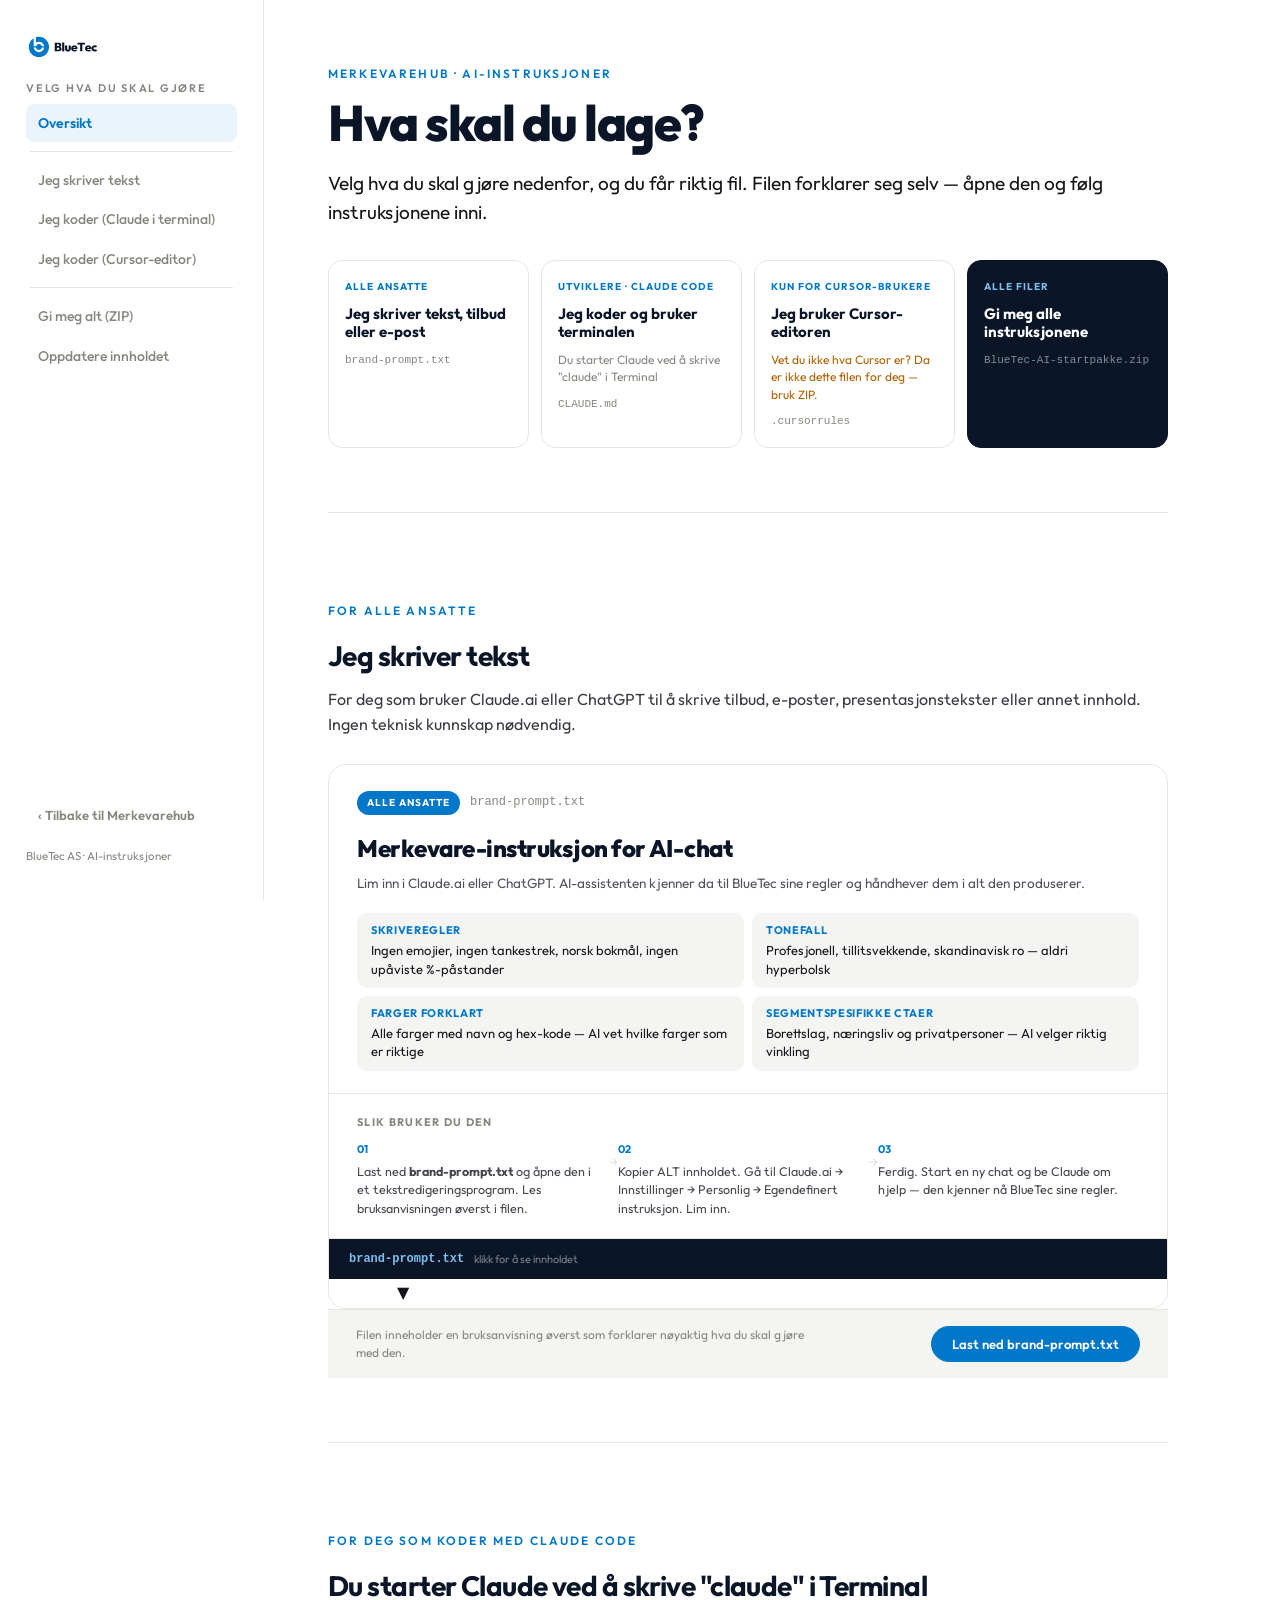
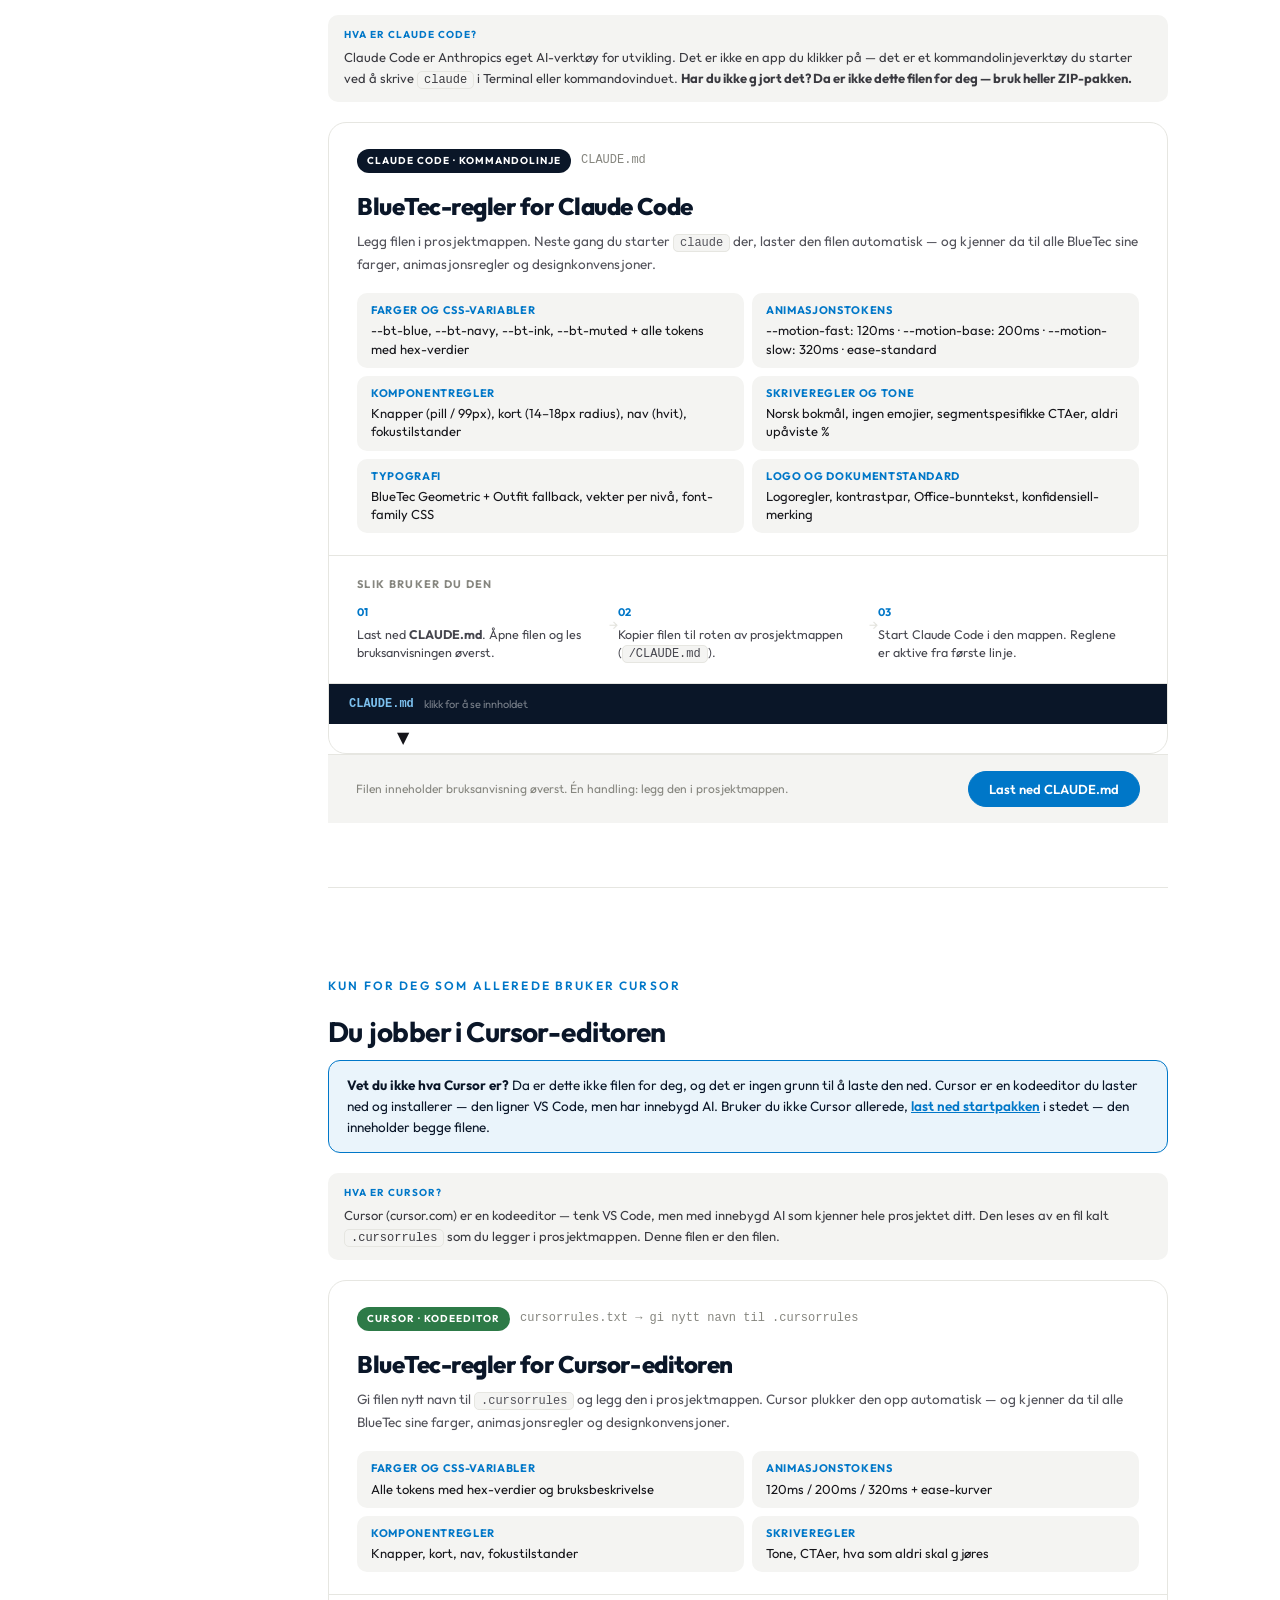
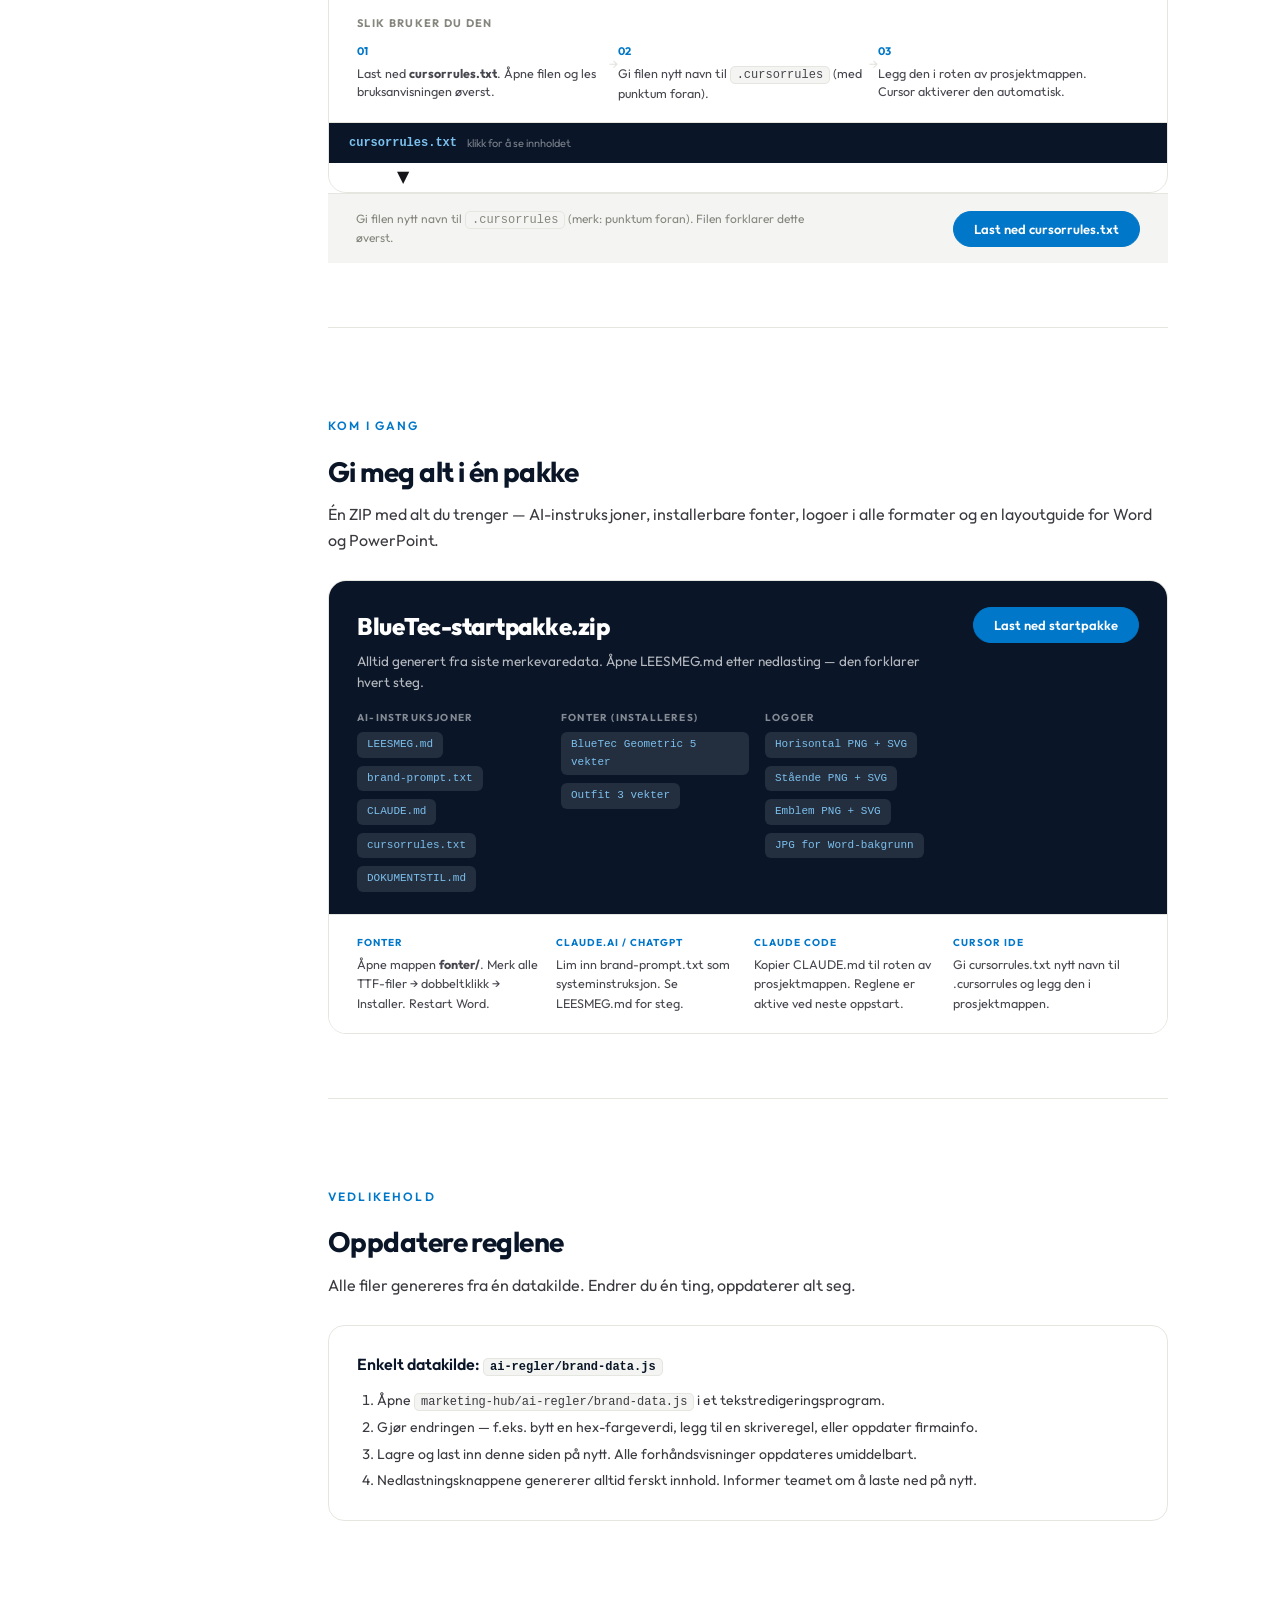
==== commit 1038be52: "AI-instruksjoner: klargjør forskjellen mellom Claude Code og Cursor - Picker-kort: legg til undertek" ====
--- a/ai-regler.html
+++ b/ai-regler.html
@@ -73,6 +73,12 @@
   .pick.pick--zip .pick__tag{color:#7cc0ee}
   .pick.pick--zip .pick__title{color:#fff}
   .pick.pick--zip .pick__file{color:rgba(255,255,255,.5)}
+  .pick__sub{font-size:12px;color:var(--muted);line-height:1.45;margin-top:5px}
+  .pick--dev2 .pick__sub{color:#b05f00}
+  .callout{border:1.5px solid var(--blue);background:var(--ltblue);border-radius:12px;padding:14px 18px;margin-bottom:20px;font-size:13.5px;color:var(--navy);line-height:1.55}
+  .callout strong{font-weight:700}
+  .tool-explain{background:var(--paper);border-radius:10px;padding:12px 16px;margin-bottom:16px;font-size:13px;color:#3a3a40;line-height:1.6}
+  .tool-explain .te-label{font-size:10px;font-weight:700;letter-spacing:.1em;text-transform:uppercase;color:var(--blue);margin-bottom:4px}
 
   /* ── File card ── */
   .file-card{border:1px solid var(--hairline);border-radius:18px;overflow:hidden;margin-top:20px;background:var(--white)}
@@ -164,8 +170,8 @@
       <a href="#intro" class="active">Oversikt</a>
       <div class="nav-div"></div>
       <a href="#prompt">Jeg skriver tekst</a>
-      <a href="#claudemd">Jeg bygger nettside</a>
-      <a href="#cursor">Jeg bruker Cursor</a>
+      <a href="#claudemd">Jeg koder (Claude i terminal)</a>
+      <a href="#cursor">Jeg koder (Cursor-editor)</a>
       <div class="nav-div"></div>
       <a href="#startpakke">Gi meg alt (ZIP)</a>
       <a href="#oppdater">Oppdatere innholdet</a>
@@ -195,14 +201,16 @@
       </a>
 
       <a class="pick" href="#claudemd">
-        <div class="pick__tag">Utviklere</div>
-        <div class="pick__title">Jeg bygger nettside, app eller kode</div>
+        <div class="pick__tag">Utviklere · Claude Code</div>
+        <div class="pick__title">Jeg koder og bruker terminalen</div>
+        <div class="pick__sub">Du starter Claude ved å skrive "claude" i Terminal</div>
         <div class="pick__file">CLAUDE.md</div>
       </a>
 
-      <a class="pick" href="#cursor">
-        <div class="pick__tag">Cursor IDE</div>
-        <div class="pick__title">Jeg designer og koder i Cursor</div>
+      <a class="pick pick--dev2" href="#cursor">
+        <div class="pick__tag">Kun for Cursor-brukere</div>
+        <div class="pick__title">Jeg bruker Cursor-editoren</div>
+        <div class="pick__sub">Vet du ikke hva Cursor er? Da er ikke dette filen for deg — bruk ZIP.</div>
         <div class="pick__file">.cursorrules</div>
       </a>
 
@@ -297,18 +305,21 @@
 
   <!-- ──────────── CLAUDE.MD ──────────── -->
   <section id="claudemd">
-    <div class="eyebrow">For utviklere</div>
-    <h2>Jeg bygger nettside, app eller kode</h2>
-    <p class="sec-intro">For deg som bruker Claude Code til å skrive kode. Filen legg i prosjektmappen og Claude Code bruker den automatisk gjennom hele bygge-prosessen.</p>
+    <div class="eyebrow">For deg som koder med Claude Code</div>
+    <h2>Du starter Claude ved å skrive "claude" i Terminal</h2>
+    <div class="tool-explain">
+      <div class="te-label">Hva er Claude Code?</div>
+      Claude Code er Anthropics eget AI-verktøy for utvikling. Det er ikke en app du klikker på — det er et kommandolinjeverktøy du starter ved å skrive <code>claude</code> i Terminal eller kommandovinduet. <strong>Har du ikke gjort det? Da er ikke dette filen for deg — bruk heller ZIP-pakken.</strong>
+    </div>
 
     <div class="file-card reveal">
       <div class="file-card__top">
         <div class="file-card__meta">
-          <span class="badge badge--dev">Utviklere · Claude Code</span>
+          <span class="badge badge--dev">Claude Code · Kommandolinje</span>
           <span style="font-family:ui-monospace,Menlo,monospace;font-size:12px;color:var(--muted)">CLAUDE.md</span>
         </div>
-        <h2>Fullstendig merkevareregel-fil for kode</h2>
-        <p class="sub">Plasser i prosjektmappen (/CLAUDE.md). Claude Code leser den ved oppstart og håndhever alle regler gjennom hele sesjonen.</p>
+        <h2>BlueTec-regler for Claude Code</h2>
+        <p class="sub">Legg filen i prosjektmappen. Neste gang du starter <code>claude</code> der, laster den filen automatisk — og kjenner da til alle BlueTec sine farger, animasjonsregler og designkonvensjoner.</p>
 
         <div class="contains">
           <div class="contains-item">
@@ -383,18 +394,24 @@
 
   <!-- ──────────── CURSOR ──────────── -->
   <section id="cursor">
-    <div class="eyebrow">For Cursor-brukere</div>
-    <h2>Jeg bruker Cursor IDE</h2>
-    <p class="sec-intro">Samme innhold som CLAUDE.md, formatert for Cursor IDE. Gi filen nytt navn til .cursorrules og legg den i prosjektmappen.</p>
+    <div class="eyebrow">Kun for deg som allerede bruker Cursor</div>
+    <h2>Du jobber i Cursor-editoren</h2>
+    <div class="callout">
+      <strong>Vet du ikke hva Cursor er?</strong> Da er dette ikke filen for deg, og det er ingen grunn til å laste den ned. Cursor er en kodeeditor du laster ned og installerer — den ligner VS Code, men har innebygd AI. Bruker du ikke Cursor allerede, <a href="#startpakke" style="color:var(--blue);font-weight:600">last ned startpakken</a> i stedet — den inneholder begge filene.
+    </div>
+    <div class="tool-explain">
+      <div class="te-label">Hva er Cursor?</div>
+      Cursor (cursor.com) er en kodeeditor — tenk VS Code, men med innebygd AI som kjenner hele prosjektet ditt. Den leses av en fil kalt <code>.cursorrules</code> som du legger i prosjektmappen. Denne filen er den filen.
+    </div>
 
     <div class="file-card reveal">
       <div class="file-card__top">
         <div class="file-card__meta">
-          <span class="badge badge--cursor">Cursor IDE</span>
-          <span style="font-family:ui-monospace,Menlo,monospace;font-size:12px;color:var(--muted)">cursorrules.txt → .cursorrules</span>
-        </div>
-        <h2>Merkevareregler for Cursor IDE</h2>
-        <p class="sub">Samme innhold som CLAUDE.md — CSS-variabler, animasjonstokens, komponentregler og skriveregler — formatert for Cursor IDE sine instruksjonsfiler.</p>
+          <span class="badge badge--cursor">Cursor · Kodeeditor</span>
+          <span style="font-family:ui-monospace,Menlo,monospace;font-size:12px;color:var(--muted)">cursorrules.txt → gi nytt navn til .cursorrules</span>
+        </div>
+        <h2>BlueTec-regler for Cursor-editoren</h2>
+        <p class="sub">Gi filen nytt navn til <code>.cursorrules</code> og legg den i prosjektmappen. Cursor plukker den opp automatisk — og kjenner da til alle BlueTec sine farger, animasjonsregler og designkonvensjoner.</p>
 
         <div class="contains">
           <div class="contains-item">
@@ -451,7 +468,7 @@
       </div>
 
       <div class="file-card__foot">
-        <span class="usage">Husk å gi filen nytt navn til .cursorrules etter nedlasting. Filen forklarer dette øverst.</span>
+        <span class="usage">Gi filen nytt navn til <code>.cursorrules</code> (merk: punktum foran). Filen forklarer dette øverst.</span>
         <button class="btn btn--primary" id="dl-cursor">Last ned cursorrules.txt</button>
       </div>
     </div>
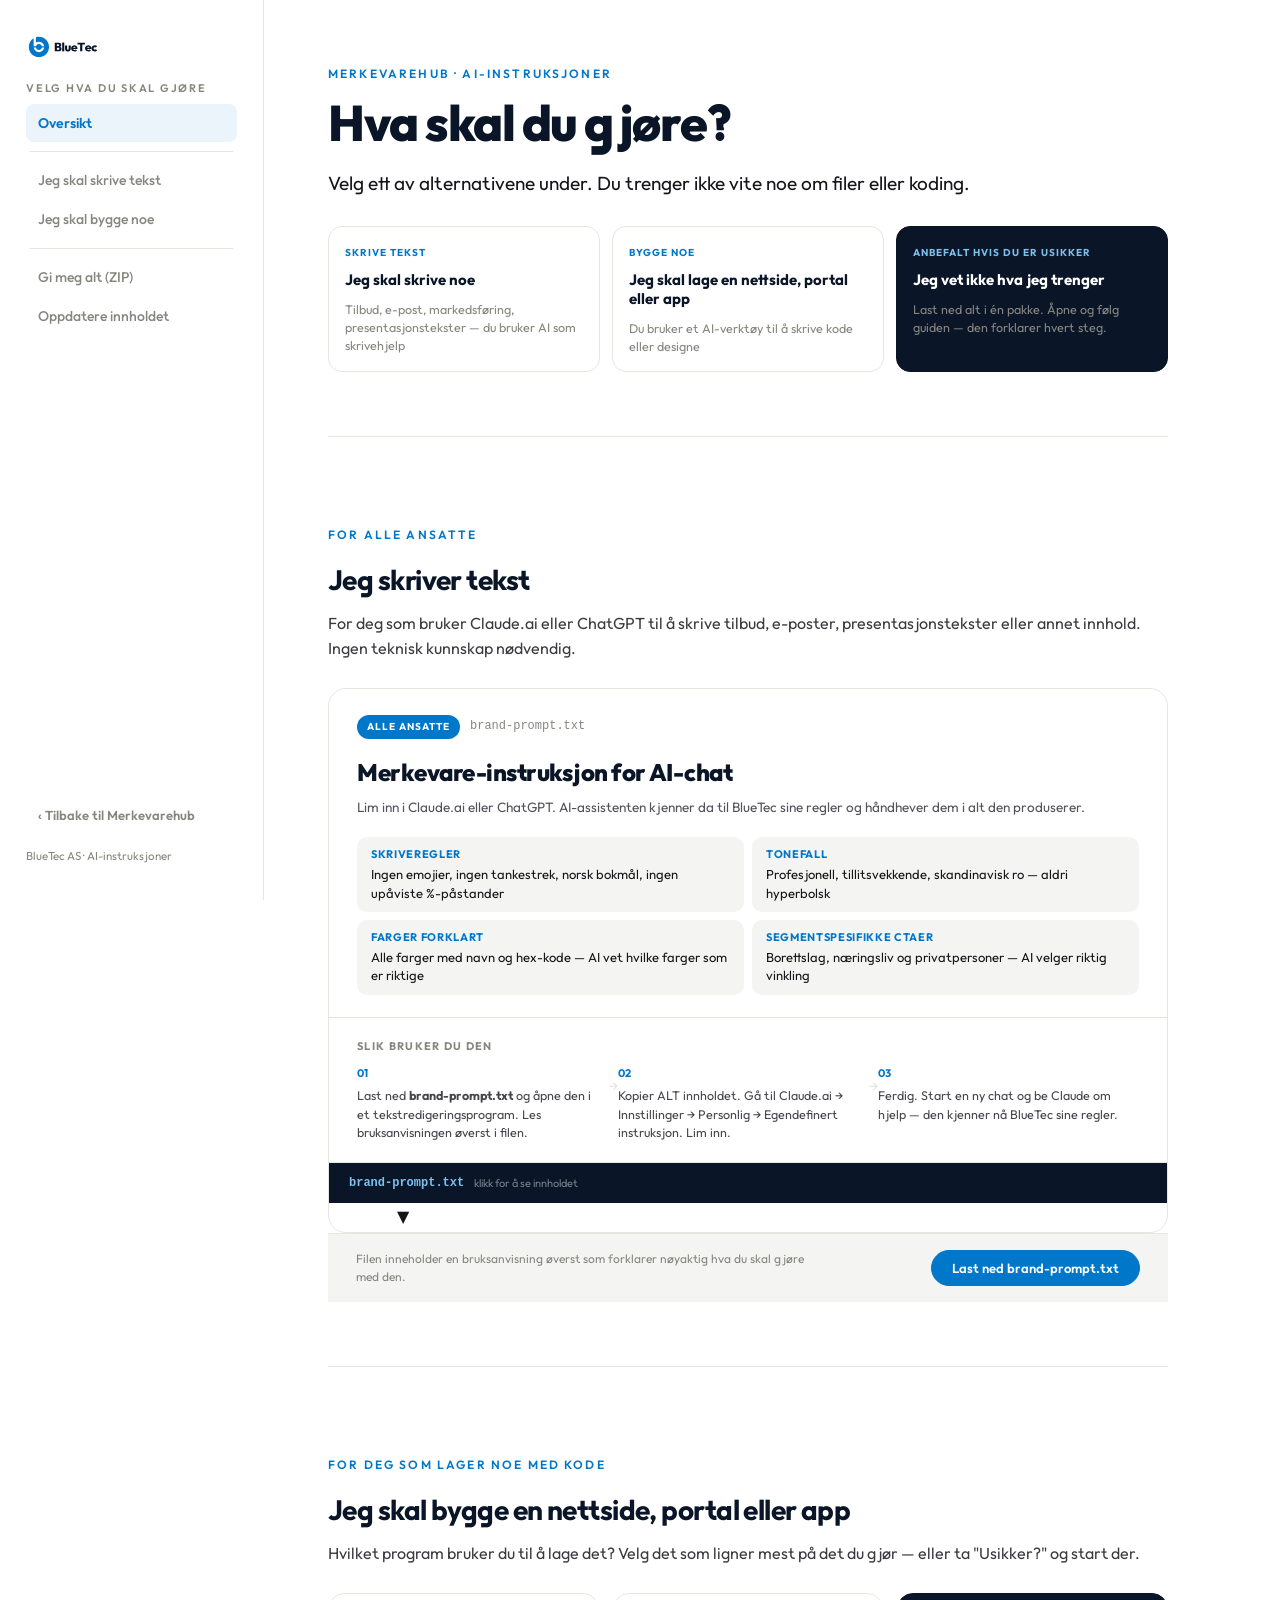
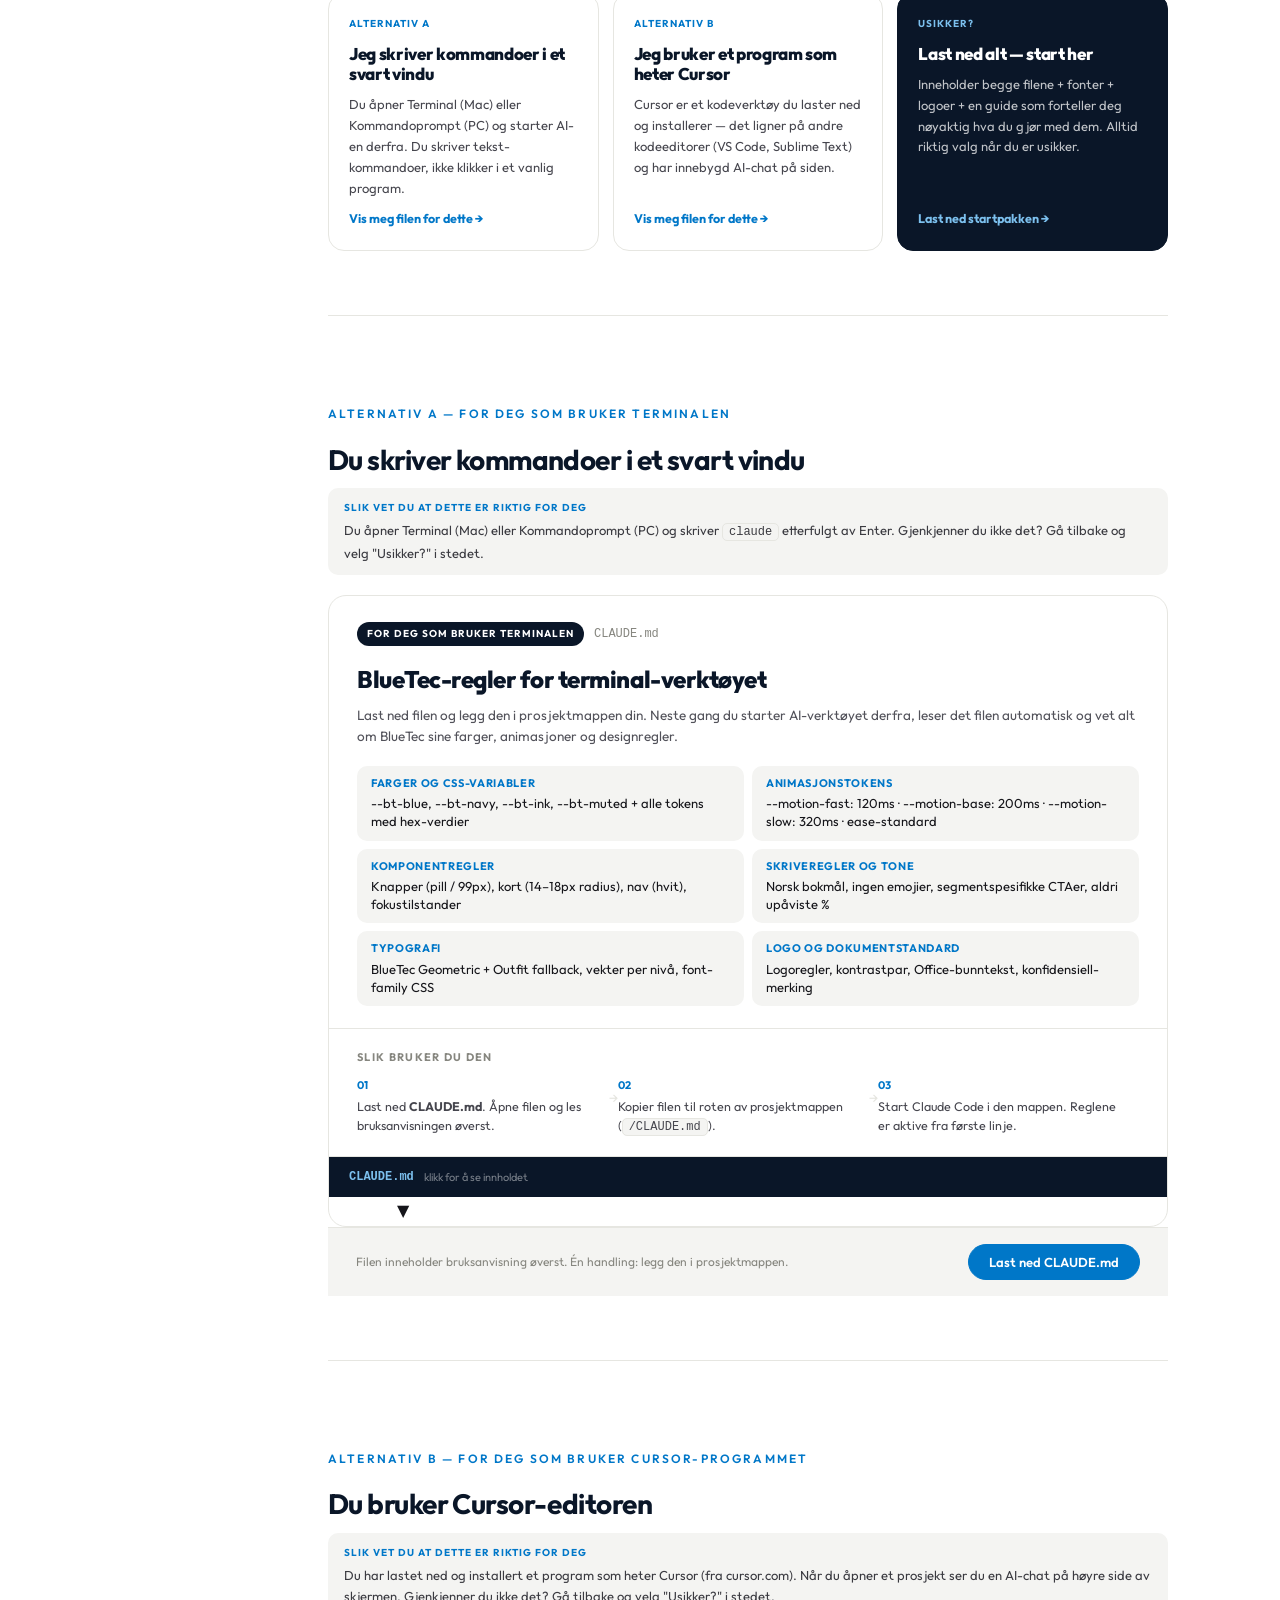
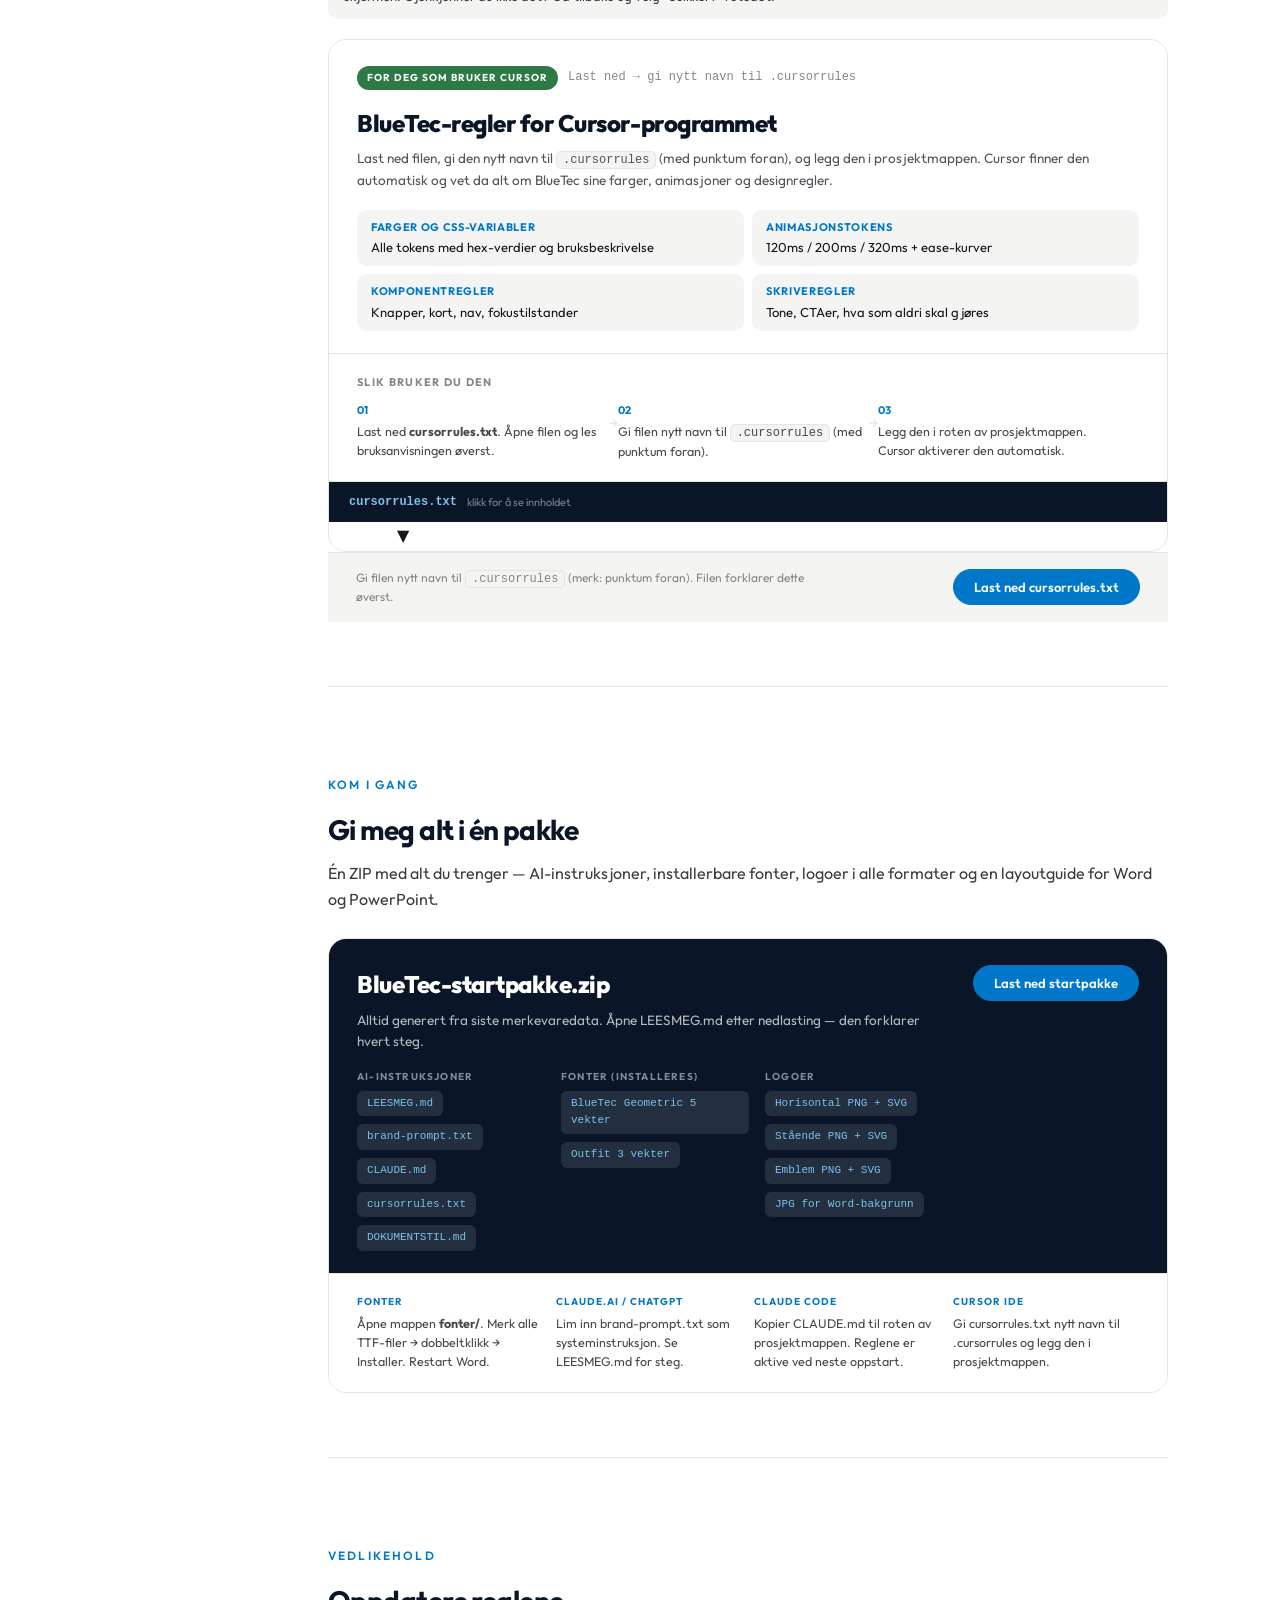
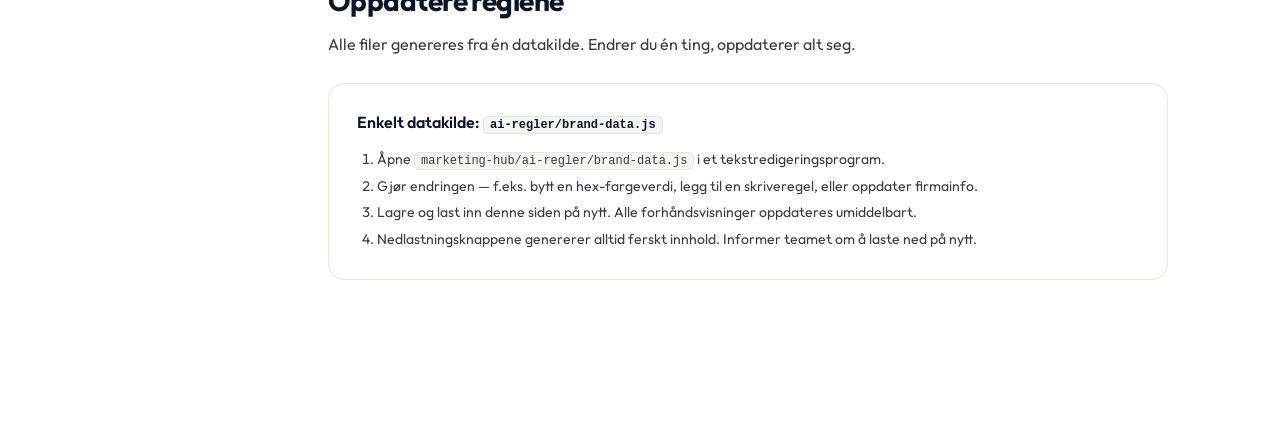
==== commit 4bace535: "AI-regler: fullstendig omskriving for ikke-tekniske brukere - Picker: 3 kort uten fagtermer (Skrive " ====
--- a/ai-regler.html
+++ b/ai-regler.html
@@ -73,8 +73,27 @@
   .pick.pick--zip .pick__tag{color:#7cc0ee}
   .pick.pick--zip .pick__title{color:#fff}
   .pick.pick--zip .pick__file{color:rgba(255,255,255,.5)}
-  .pick__sub{font-size:12px;color:var(--muted);line-height:1.45;margin-top:5px}
-  .pick--dev2 .pick__sub{color:#b05f00}
+  .pick__sub{font-size:12.5px;color:var(--muted);line-height:1.45;margin-top:6px}
+  .pick--rec{border-color:var(--blue);background:var(--blue-08)}
+  .pick--rec .pick__tag{color:var(--blue)}
+  .pick--rec .pick__title{color:var(--navy)}
+
+  /* Tool choice (within the builder section) */
+  .tool-choice{display:grid;grid-template-columns:repeat(3,1fr);gap:14px;margin-top:24px}
+  .tc-card{display:flex;flex-direction:column;gap:10px;text-decoration:none;border:1.5px solid var(--hairline);border-radius:16px;padding:22px 20px;background:var(--white);transition:border-color var(--motion-fast) var(--ease-standard),background var(--motion-fast) var(--ease-standard),transform var(--motion-fast) var(--ease-standard)}
+  .tc-card:hover{border-color:var(--blue);background:var(--blue-08);transform:translateY(-2px)}
+  .tc-num{font-size:10px;font-weight:700;letter-spacing:.1em;text-transform:uppercase;color:var(--blue);margin-bottom:2px}
+  .tc-who{font-size:17px;font-weight:800;color:var(--navy);line-height:1.2;letter-spacing:-.02em}
+  .tc-what{font-size:13px;color:#46464e;line-height:1.6;flex:1}
+  .tc-cta{font-size:12.5px;font-weight:700;color:var(--blue)}
+  .tc-card--safe{border-color:var(--navy);background:var(--navy)}
+  .tc-card--safe:hover{background:#0d1e38;border-color:#0d1e38;transform:translateY(-2px)}
+  .tc-card--safe .tc-num{color:#7cc0ee}
+  .tc-card--safe .tc-who{color:#fff}
+  .tc-card--safe .tc-what{color:rgba(255,255,255,.75)}
+  .tc-card--safe .tc-cta{color:#7cc0ee}
+
+  /* Inline callout */
   .callout{border:1.5px solid var(--blue);background:var(--ltblue);border-radius:12px;padding:14px 18px;margin-bottom:20px;font-size:13.5px;color:var(--navy);line-height:1.55}
   .callout strong{font-weight:700}
   .tool-explain{background:var(--paper);border-radius:10px;padding:12px 16px;margin-bottom:16px;font-size:13px;color:#3a3a40;line-height:1.6}
@@ -169,9 +188,8 @@
     <nav id="nav">
       <a href="#intro" class="active">Oversikt</a>
       <div class="nav-div"></div>
-      <a href="#prompt">Jeg skriver tekst</a>
-      <a href="#claudemd">Jeg koder (Claude i terminal)</a>
-      <a href="#cursor">Jeg koder (Cursor-editor)</a>
+      <a href="#prompt">Jeg skal skrive tekst</a>
+      <a href="#bygg">Jeg skal bygge noe</a>
       <div class="nav-div"></div>
       <a href="#startpakke">Gi meg alt (ZIP)</a>
       <a href="#oppdater">Oppdatere innholdet</a>
@@ -189,35 +207,27 @@
   <!-- ──────────── HERO ──────────── -->
   <section id="intro">
     <div class="eyebrow">Merkevarehub · AI-instruksjoner</div>
-    <h1>Hva skal du lage?</h1>
-    <p class="lead">Velg hva du skal gjøre nedenfor, og du får riktig fil. Filen forklarer seg selv — åpne den og følg instruksjonene inni.</p>
-
-    <div class="picker">
+    <h1>Hva skal du gjøre?</h1>
+    <p class="lead">Velg ett av alternativene under. Du trenger ikke vite noe om filer eller koding.</p>
+
+    <div class="picker" style="grid-template-columns:1fr 1fr 1fr;margin-top:28px">
 
       <a class="pick" href="#prompt">
-        <div class="pick__tag">Alle ansatte</div>
-        <div class="pick__title">Jeg skriver tekst, tilbud eller e-post</div>
-        <div class="pick__file">brand-prompt.txt</div>
+        <div class="pick__tag">Skrive tekst</div>
+        <div class="pick__title">Jeg skal skrive noe</div>
+        <div class="pick__sub">Tilbud, e-post, markedsføring, presentasjonstekster — du bruker AI som skrivehjelp</div>
       </a>
 
-      <a class="pick" href="#claudemd">
-        <div class="pick__tag">Utviklere · Claude Code</div>
-        <div class="pick__title">Jeg koder og bruker terminalen</div>
-        <div class="pick__sub">Du starter Claude ved å skrive "claude" i Terminal</div>
-        <div class="pick__file">CLAUDE.md</div>
+      <a class="pick" href="#bygg">
+        <div class="pick__tag">Bygge noe</div>
+        <div class="pick__title">Jeg skal lage en nettside, portal eller app</div>
+        <div class="pick__sub">Du bruker et AI-verktøy til å skrive kode eller designe</div>
       </a>
 
-      <a class="pick pick--dev2" href="#cursor">
-        <div class="pick__tag">Kun for Cursor-brukere</div>
-        <div class="pick__title">Jeg bruker Cursor-editoren</div>
-        <div class="pick__sub">Vet du ikke hva Cursor er? Da er ikke dette filen for deg — bruk ZIP.</div>
-        <div class="pick__file">.cursorrules</div>
-      </a>
-
       <a class="pick pick--zip" href="#startpakke">
-        <div class="pick__tag">Alle filer</div>
-        <div class="pick__title">Gi meg alle instruksjonene</div>
-        <div class="pick__file">BlueTec-AI-startpakke.zip</div>
+        <div class="pick__tag">Anbefalt hvis du er usikker</div>
+        <div class="pick__title">Jeg vet ikke hva jeg trenger</div>
+        <div class="pick__sub">Last ned alt i én pakke. Åpne og følg guiden — den forklarer hvert steg.</div>
       </a>
 
     </div>
@@ -303,23 +313,57 @@
 
   <hr class="rule" style="margin-top:64px">
 
+  <!-- ──────────── BYGG ──────────── -->
+  <section id="bygg">
+    <div class="eyebrow">For deg som lager noe med kode</div>
+    <h2>Jeg skal bygge en nettside, portal eller app</h2>
+    <p class="sec-intro">Hvilket program bruker du til å lage det? Velg det som ligner mest på det du gjør — eller ta "Usikker?" og start der.</p>
+
+    <div class="tool-choice">
+
+      <a class="tc-card" href="#claudemd">
+        <div class="tc-num">Alternativ A</div>
+        <div class="tc-who">Jeg skriver kommandoer i et svart vindu</div>
+        <div class="tc-what">Du åpner Terminal (Mac) eller Kommandoprompt (PC) og starter AI-en derfra. Du skriver tekst-kommandoer, ikke klikker i et vanlig program.</div>
+        <div class="tc-cta">Vis meg filen for dette →</div>
+      </a>
+
+      <a class="tc-card" href="#cursor">
+        <div class="tc-num">Alternativ B</div>
+        <div class="tc-who">Jeg bruker et program som heter Cursor</div>
+        <div class="tc-what">Cursor er et kodeverktøy du laster ned og installerer — det ligner på andre kodeeditorer (VS Code, Sublime Text) og har innebygd AI-chat på siden.</div>
+        <div class="tc-cta">Vis meg filen for dette →</div>
+      </a>
+
+      <a class="tc-card tc-card--safe" href="#startpakke">
+        <div class="tc-num">Usikker?</div>
+        <div class="tc-who">Last ned alt — start her</div>
+        <div class="tc-what">Inneholder begge filene + fonter + logoer + en guide som forteller deg nøyaktig hva du gjør med dem. Alltid riktig valg når du er usikker.</div>
+        <div class="tc-cta">Last ned startpakken →</div>
+      </a>
+
+    </div>
+  </section>
+
+  <hr class="rule" style="margin-top:64px">
+
   <!-- ──────────── CLAUDE.MD ──────────── -->
   <section id="claudemd">
-    <div class="eyebrow">For deg som koder med Claude Code</div>
-    <h2>Du starter Claude ved å skrive "claude" i Terminal</h2>
+    <div class="eyebrow">Alternativ A — for deg som bruker terminalen</div>
+    <h2>Du skriver kommandoer i et svart vindu</h2>
     <div class="tool-explain">
-      <div class="te-label">Hva er Claude Code?</div>
-      Claude Code er Anthropics eget AI-verktøy for utvikling. Det er ikke en app du klikker på — det er et kommandolinjeverktøy du starter ved å skrive <code>claude</code> i Terminal eller kommandovinduet. <strong>Har du ikke gjort det? Da er ikke dette filen for deg — bruk heller ZIP-pakken.</strong>
+      <div class="te-label">Slik vet du at dette er riktig for deg</div>
+      Du åpner Terminal (Mac) eller Kommandoprompt (PC) og skriver <code>claude</code> etterfulgt av Enter. Gjenkjenner du ikke det? Gå tilbake og velg "Usikker?" i stedet.
     </div>
 
     <div class="file-card reveal">
       <div class="file-card__top">
         <div class="file-card__meta">
-          <span class="badge badge--dev">Claude Code · Kommandolinje</span>
+          <span class="badge badge--dev">For deg som bruker terminalen</span>
           <span style="font-family:ui-monospace,Menlo,monospace;font-size:12px;color:var(--muted)">CLAUDE.md</span>
         </div>
-        <h2>BlueTec-regler for Claude Code</h2>
-        <p class="sub">Legg filen i prosjektmappen. Neste gang du starter <code>claude</code> der, laster den filen automatisk — og kjenner da til alle BlueTec sine farger, animasjonsregler og designkonvensjoner.</p>
+        <h2>BlueTec-regler for terminal-verktøyet</h2>
+        <p class="sub">Last ned filen og legg den i prosjektmappen din. Neste gang du starter AI-verktøyet derfra, leser det filen automatisk og vet alt om BlueTec sine farger, animasjoner og designregler.</p>
 
         <div class="contains">
           <div class="contains-item">
@@ -394,24 +438,21 @@
 
   <!-- ──────────── CURSOR ──────────── -->
   <section id="cursor">
-    <div class="eyebrow">Kun for deg som allerede bruker Cursor</div>
-    <h2>Du jobber i Cursor-editoren</h2>
-    <div class="callout">
-      <strong>Vet du ikke hva Cursor er?</strong> Da er dette ikke filen for deg, og det er ingen grunn til å laste den ned. Cursor er en kodeeditor du laster ned og installerer — den ligner VS Code, men har innebygd AI. Bruker du ikke Cursor allerede, <a href="#startpakke" style="color:var(--blue);font-weight:600">last ned startpakken</a> i stedet — den inneholder begge filene.
-    </div>
+    <div class="eyebrow">Alternativ B — for deg som bruker Cursor-programmet</div>
+    <h2>Du bruker Cursor-editoren</h2>
     <div class="tool-explain">
-      <div class="te-label">Hva er Cursor?</div>
-      Cursor (cursor.com) er en kodeeditor — tenk VS Code, men med innebygd AI som kjenner hele prosjektet ditt. Den leses av en fil kalt <code>.cursorrules</code> som du legger i prosjektmappen. Denne filen er den filen.
+      <div class="te-label">Slik vet du at dette er riktig for deg</div>
+      Du har lastet ned og installert et program som heter Cursor (fra cursor.com). Når du åpner et prosjekt ser du en AI-chat på høyre side av skjermen. Gjenkjenner du ikke det? Gå tilbake og velg "Usikker?" i stedet.
     </div>
 
     <div class="file-card reveal">
       <div class="file-card__top">
         <div class="file-card__meta">
-          <span class="badge badge--cursor">Cursor · Kodeeditor</span>
-          <span style="font-family:ui-monospace,Menlo,monospace;font-size:12px;color:var(--muted)">cursorrules.txt → gi nytt navn til .cursorrules</span>
-        </div>
-        <h2>BlueTec-regler for Cursor-editoren</h2>
-        <p class="sub">Gi filen nytt navn til <code>.cursorrules</code> og legg den i prosjektmappen. Cursor plukker den opp automatisk — og kjenner da til alle BlueTec sine farger, animasjonsregler og designkonvensjoner.</p>
+          <span class="badge badge--cursor">For deg som bruker Cursor</span>
+          <span style="font-family:ui-monospace,Menlo,monospace;font-size:12px;color:var(--muted)">Last ned → gi nytt navn til .cursorrules</span>
+        </div>
+        <h2>BlueTec-regler for Cursor-programmet</h2>
+        <p class="sub">Last ned filen, gi den nytt navn til <code>.cursorrules</code> (med punktum foran), og legg den i prosjektmappen. Cursor finner den automatisk og vet da alt om BlueTec sine farger, animasjoner og designregler.</p>
 
         <div class="contains">
           <div class="contains-item">
